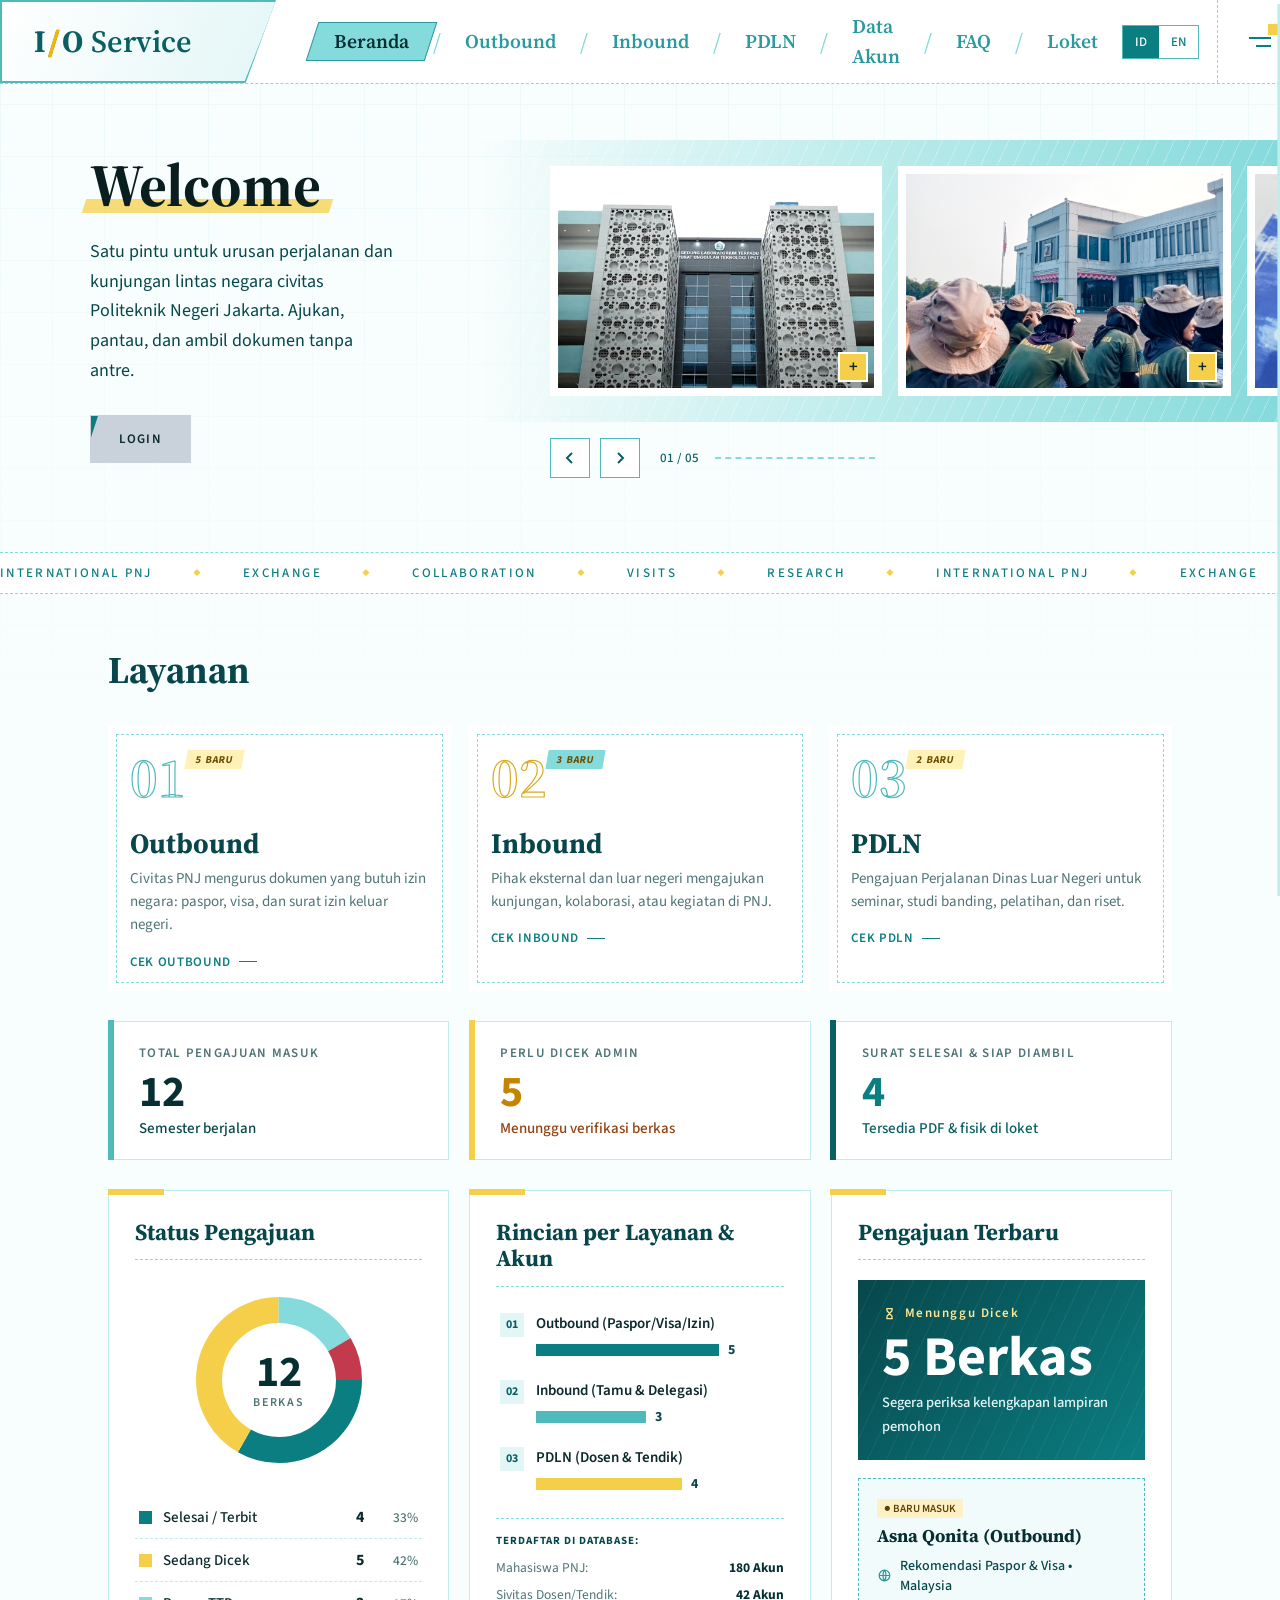
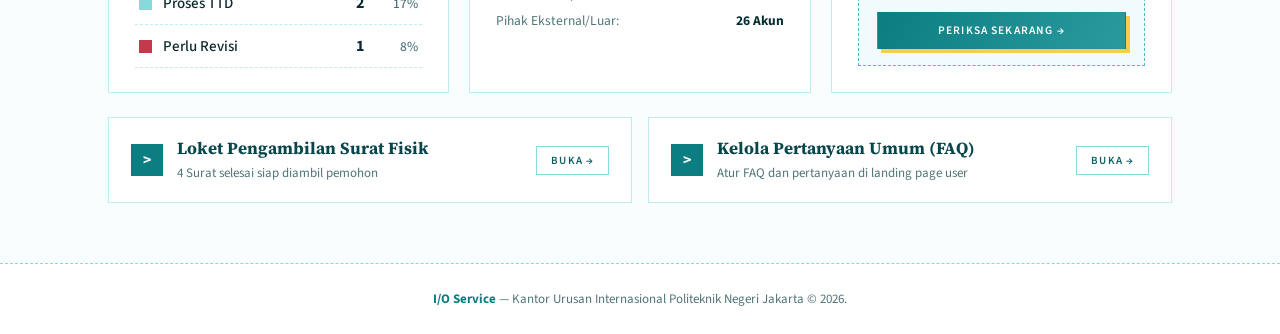
==== admin.html @ 08cf6352 "First commit: Menambahkan struktur awal MVC IO Service" ====
<!DOCTYPE html>
<html lang="id">
<head>
<meta charset="utf-8">
<meta name="viewport" content="width=device-width,initial-scale=1">
<title>I/O Service — PNJ (Admin)</title>
<link rel="preconnect" href="https://fonts.googleapis.com">
<link rel="preconnect" href="https://fonts.gstatic.com" crossorigin>
<link href="https://fonts.googleapis.com/css2?family=Source+Serif+4:ital,opsz,wght@0,8..60,500..700;1,8..60,500..700&family=Source+Sans+3:ital,wght@0,400..700;1,400..600&display=swap" rel="stylesheet">
<style>
/* ============ TOKENS ============ */
:root{
  --t50:#F2FBFB; --t100:#E3F6F6; --t200:#BFECEC; --t300:#85DADB; --t400:#4FB9BC;
  --t500:#2A9A9E; --t600:#0B7E82; --t700:#0A5F63; --t800:#07474B; --t900:#052F32;
  --y:#F6CF4A; --y2:#FFE794; --slate:#C9D1DA; --slate2:#B6C0CB;
  --ink:#0B2A2D; --muted:#4F7477; --red:#C23A4B;
  --serif:'Source Serif 4',Georgia,'Times New Roman',serif;
  --sans:'Source Sans 3','Segoe UI',system-ui,Arial,sans-serif;
  --ease:cubic-bezier(.7,0,.2,1);
  --c-ok:#0792A0; --c-wait:#C48400; --c-no:#C23A4B;
}
*{box-sizing:border-box;margin:0;padding:0}
html{scroll-behavior:smooth}
body{font-family:var(--sans);color:var(--ink);background:#F8FDFD;min-height:100vh;overflow-x:hidden;line-height:1.5}
body::before{content:"";position:fixed;inset:0;z-index:-1;pointer-events:none;
  background-image:linear-gradient(var(--t100) 1px,transparent 1px),linear-gradient(90deg,var(--t100) 1px,transparent 1px);
  background-size:52px 52px;opacity:.6;-webkit-mask-image:linear-gradient(180deg,#000,transparent 80%);mask-image:linear-gradient(180deg,#000,transparent 80%)}
button{font-family:inherit;cursor:pointer}
a{color:inherit;text-decoration:none}
:focus-visible{outline:2px solid var(--y);outline-offset:2px}
.mono{font-family:var(--sans)}

/* ============ TOP BAR ============ */
.top{position:sticky;top:0;z-index:50;display:flex;align-items:stretch;min-height:84px;background:rgba(255,255,255,.94);backdrop-filter:blur(8px);border-bottom:1px dashed var(--t300)}
.brand{position:relative;isolation:isolate;flex:0 0 auto;width:276px;display:flex;align-items:center;padding-left:34px;text-decoration:none;
  font-family:var(--serif);font-size:31px;font-weight:700;color:var(--t700);letter-spacing:0;
  background:var(--t400);clip-path:polygon(0 0,100% 0,89% 100%,0 100%)}
.brand::before{content:"";position:absolute;inset:2px 0 2px 2px;z-index:-1;background:linear-gradient(115deg,#fff,var(--t100));clip-path:polygon(0 0,100% 0,88.6% 100%,0 100%)}
.brand b{font-weight:700}
.brand i{font-style:normal;font-weight:700;padding:0 2px;color:#F2B705;-webkit-text-stroke:.7px #B98A00;paint-order:stroke fill}
.brand span{margin-left:8px;font-weight:600}
.nav{display:flex;align-items:center;margin-left:34px;flex:1}
.nav ul{display:flex;align-items:center;list-style:none}
.nav li{display:flex;align-items:center}
.nav li+li::before{content:"/";font-family:var(--serif);font-size:24px;color:var(--t300)}
.nav a{position:relative;display:block;padding:12px 22px;margin:0 2px;font-family:var(--serif);font-size:19.5px;font-weight:600;color:var(--t500);text-decoration:none;isolation:isolate;transition:color .25s}
.nav a::before,.nav a::after{content:"";position:absolute;inset:7px 0;transform:skewX(-18deg)}
.nav a::before{border:1.5px solid var(--t400);opacity:0;transform:skewX(-18deg) scale(.88);transition:opacity .25s,transform .3s var(--ease);z-index:-1}
.nav a::after{background:var(--t100);transform:skewX(-18deg) scaleX(0);transform-origin:left;transition:transform .4s var(--ease),background .25s;z-index:-2}
.nav a:hover{color:var(--t700)}
.nav a:hover::before{opacity:1;transform:skewX(-18deg) scale(1)}
.nav a:hover::after{transform:skewX(-18deg) scaleX(1)}
.nav a:active::after{background:var(--t200)}
.nav a.active{color:var(--t900)}
.nav a.active::before{opacity:1;transform:skewX(-18deg) scale(1);border-color:var(--t500)}
.nav a.active::after{background:var(--t300);transform:skewX(-18deg) scaleX(1)}
.tools{display:flex;align-items:stretch;gap:18px;padding:0;margin-left:auto}
.tools .lang{align-self:center}
.lang{display:flex;border:1.5px solid var(--t400)}
.lang button{border:0;background:transparent;padding:7px 12px;font:500 13px var(--sans);color:var(--t600);transition:.2s}
.lang button:hover{background:var(--t100)}
.lang button.on{background:var(--t600);color:#fff}
.burger{width:84px;border:0;border-left:1px dashed var(--t300);background:transparent;display:grid;place-content:center;gap:6px;transition:background .25s;position:relative}
.burger span{display:block;width:22px;height:2px;background:var(--t600);transition:.3s var(--ease)}
.burger span:nth-child(2){width:15px;margin-left:auto}
.burger:hover{background:var(--t100)}
.burger:hover span:nth-child(2){width:22px}
.burger.dot::after{content:"";position:absolute;top:22px;right:20px;width:11px;height:11px;background:var(--y);border:2px solid #fff}

/* ============ DRAWER ============ */
.scrim{position:fixed;inset:0;background:rgba(5,47,50,.5);backdrop-filter:blur(2px);opacity:0;pointer-events:none;transition:.3s;z-index:80}
.scrim.on{opacity:1;pointer-events:auto}
.drawer{position:fixed;top:0;right:0;bottom:0;width:min(370px,92vw);background:#fff;z-index:90;border-left:2px solid var(--t400);transform:translateX(102%);transition:transform .45s var(--ease);display:flex;flex-direction:column;box-shadow:-14px 0 0 -4px var(--t200)}
.drawer.open{transform:none}
.d-head{display:flex;align-items:center;justify-content:space-between;padding:18px 22px;border-bottom:1px dashed var(--t300);font:500 13px var(--sans);color:var(--t600);letter-spacing:.14em;text-transform:uppercase}
.x{width:36px;height:36px;border:1.5px solid var(--t300);background:#fff;font-size:16px;color:var(--t700);display:grid;place-items:center;transition:.2s}
.x:hover{background:var(--t600);color:#fff;border-color:var(--t600)}
.user{display:flex;gap:16px;align-items:center;padding:26px 22px;background:linear-gradient(135deg,var(--t100),#fff 70%);border-bottom:1px solid var(--t200)}
.avatar{width:62px;height:62px;display:grid;place-items:center;background:var(--t600);color:#fff;font:600 26px var(--serif);clip-path:polygon(14% 0,100% 0,86% 100%,0 100%);flex:0 0 auto}
.user b{display:block;font:600 22px/1.15 var(--serif);color:var(--t800)}
.user small{font:400 13px var(--sans);color:var(--muted)}
.d-menu{padding:12px 0;flex:1;overflow:auto}
.d-menu button{width:100%;display:flex;align-items:center;gap:14px;padding:14px 22px;border:0;background:transparent;text-align:left;font:500 15px var(--sans);color:var(--ink);position:relative;transition:.25s}
.d-menu button i{font:500 12px var(--sans);font-style:normal;color:var(--t500);border:1px solid var(--t300);padding:3px 6px;transition:.25s}
.d-menu button::before{content:"";position:absolute;left:0;top:0;bottom:0;width:0;background:var(--y);transition:width .25s}
.d-menu button:hover{background:var(--t50);padding-left:30px}
.d-menu button:hover::before{width:5px}
.d-menu button:hover i{background:var(--t600);color:#fff;border-color:var(--t600)}
.badge{margin-left:auto;background:var(--y);color:var(--ink);font:600 12px var(--sans);padding:2px 8px}
.d-foot{padding:18px 22px 24px;border-top:1px dashed var(--t300)}
.d-foot .btn{width:100%}

/* ============ BUTTONS ============ */
.btn{position:relative;display:inline-flex;align-items:center;justify-content:center;gap:10px;padding:14px 28px;border:1.5px solid transparent;font:600 13px var(--sans);letter-spacing:.1em;text-transform:uppercase;transition:.25s;isolation:isolate;overflow:hidden;white-space:nowrap}
.btn::before{content:"";position:absolute;inset:0;transform:translateX(-135%) skewX(-18deg);transition:transform .4s var(--ease);z-index:-1}
.btn:hover::before{transform:translateX(0) skewX(-18deg) scaleX(1.3)}
.btn.slate{background:var(--slate);color:var(--ink)}
.btn.slate::before{background:var(--t600)}
.btn.slate:not(:hover)::before{transform:translateX(-101%) skewX(-18deg)}
.btn.slate:hover{color:#fff}
.btn.main{background:linear-gradient(120deg,var(--t600),var(--t500));color:#fff;box-shadow:4px 4px 0 var(--y)}
.btn.main::before{background:var(--t800)}
.btn.main:hover{box-shadow:6px 6px 0 var(--y);transform:translate(-1px,-1px)}
.btn.main:active{transform:translate(3px,3px);box-shadow:1px 1px 0 var(--y)}
.btn.ghost{background:#fff;color:var(--t700);border-color:var(--t300)}
.btn.ghost::before{background:var(--t100)}
.btn.ghost:hover{border-color:var(--t500)}
.btn.danger{background:#fff;color:var(--red);border-color:#E7B6BD}
.btn.danger::before{background:#FBE9EC}

/* ============ PAGES ============ */
.page{display:none}
.page.active{display:block;animation:pageIn .55s var(--ease) both}
@keyframes pageIn{from{opacity:0;transform:translateY(14px)}to{opacity:1;transform:none}}
.wrap{max-width:1120px;margin:0 auto;padding:44px 28px 80px}

/* ---- Home (Hero & Slides) ---- */
.hero{display:grid;grid-template-columns:minmax(300px,390px) minmax(0,1fr);align-items:center;gap:0;padding:56px 0 40px clamp(28px,7vw,112px);position:relative;overflow:hidden}
.hero-l{position:relative;z-index:2;padding-right:20px}
.hero h1{font:700 60px/1 var(--serif);color:#0A1E20;position:relative;display:inline-block;margin-bottom:22px}
.hero h1::after{content:"";position:absolute;left:-6px;right:-10px;bottom:2px;height:14px;background:var(--y);opacity:.75;z-index:-1;transform:skewX(-18deg)}
.lead{font:400 18px/1.65 var(--sans);color:var(--t800);max-width:34ch;margin-bottom:30px}
.hero-r{position:relative;min-width:0}
.band{padding:26px 0 26px 70px;background:
  repeating-linear-gradient(115deg,transparent 0 14px,rgba(255,255,255,.28) 14px 15px),
  linear-gradient(90deg,rgba(255,255,255,0) 0%,var(--t200) 46%,var(--t300) 100%)}
/* galeri geser */
.track{position:relative;display:flex;gap:16px;overflow-x:auto;scroll-snap-type:x mandatory;scrollbar-width:none;overscroll-behavior-x:contain}
.track::-webkit-scrollbar{display:none}
.slide{position:relative;flex:0 0 clamp(250px,26vw,340px);height:clamp(190px,18vw,236px);background:#fff;padding:8px;scroll-snap-align:start;overflow:hidden;cursor:pointer;outline-offset:-3px}
.slide .pic{position:relative;width:100%;height:100%;background-image:var(--img,none),var(--bg);background-size:cover;background-position:center;overflow:hidden}
.slide .pic:not([style*="--img"])::before{content:"";position:absolute;inset:0;background:repeating-linear-gradient(115deg,transparent 0 16px,rgba(255,255,255,.1) 16px 17px)}
.p1{--bg:linear-gradient(135deg,var(--t600),var(--t300))}
.p2{--bg:linear-gradient(135deg,var(--t800),var(--t500))}
.p3{--bg:linear-gradient(135deg,var(--t500),var(--t200))}
.p4{--bg:linear-gradient(135deg,var(--t700),var(--t400))}
.p5{--bg:linear-gradient(135deg,var(--t900),var(--t600))}
.slide figcaption{position:absolute;left:8px;right:8px;bottom:8px;padding:14px 16px 16px;background:rgba(5,47,50,.96);text-shadow:0 1px 2px rgba(0,0,0,.45);color:#fff;transform:translateY(calc(100% + 10px));transition:transform .45s var(--ease)}
.slide figcaption b{display:block;font:700 22px/1.1 var(--serif);margin-bottom:4px}
.slide figcaption span{font-size:12.5px;line-height:1.45;color:#D9F3F3;display:block}
.slide::after{content:"+";position:absolute;right:16px;bottom:16px;width:26px;height:26px;display:grid;place-items:center;background:var(--y);color:var(--ink);font:600 17px var(--sans);box-shadow:0 0 0 2px #fff;transition:opacity .25s,transform .3s var(--ease)}
.slide:hover figcaption,.slide:focus-visible figcaption,.slide.open figcaption{transform:none;box-shadow:0 -14px 22px -6px rgba(5,47,50,.55)}
.slide:hover::after,.slide:focus-visible::after,.slide.open::after{opacity:0;transform:scale(.4)}
.gctl{display:flex;align-items:center;gap:10px;padding:16px 28px 0 70px}
.gctl button{width:40px;height:40px;display:grid;place-items:center;border:1.5px solid var(--t400);background:#fff;color:var(--t700);transition:.2s}
.gctl button:hover{background:var(--t600);color:#fff;border-color:var(--t600)}
.gctl .cnt{font:500 13px var(--sans);color:var(--t700);margin-left:10px}
.gctl .bar{flex:1;max-width:160px;height:0;border-top:2px dashed var(--t300);margin-left:6px}

/* Ticker */
.ticker{overflow:hidden;border-block:1px dashed var(--t300);background:#fff;margin-top:34px}
.tk{display:flex;gap:40px;width:max-content;padding:11px 0;font:500 13px var(--sans);letter-spacing:.18em;color:var(--t600);animation:tick 38s linear infinite}
.tk span::after{content:"◆";margin-left:40px;color:var(--y)}
@keyframes tick{to{transform:translateX(-50%)}}

/* Layanan (Cards) */
.svc{max-width:1120px;margin:0 auto;padding:56px 28px 0}
.sec-title{font:700 38px/1.1 var(--serif);color:var(--t800);margin-bottom:34px}
.cards{display:grid;grid-template-columns:repeat(3,minmax(0,1fr));gap:18px}
.card{position:relative;background:#fff;border:0;text-align:left;padding:24px 22px 20px;min-height:250px;display:flex;flex-direction:column;transition:transform .35s var(--ease),box-shadow .35s var(--ease);cursor:pointer}
.card::after{content:"";position:absolute;inset:8px;border:1px dashed var(--t300);pointer-events:none;transition:.3s}
.card:hover{transform:translateY(-8px);box-shadow:8px 8px 0 var(--t500)}
.card:hover::after{border-color:var(--t500);inset:6px}
.card .big{font:600 56px/1 var(--serif);color:transparent;-webkit-text-stroke:1.2px var(--t400);margin-bottom:auto}
.card h3{font:700 28px/1.1 var(--serif);color:var(--t800);margin:22px 0 8px}
.card p{font-size:15px;color:var(--muted);line-height:1.55}
.card .go{margin-top:16px;font:600 13px var(--sans);color:var(--t600);display:flex;align-items:center;gap:8px;letter-spacing:.05em}
.card .go::after{content:"";height:1.5px;width:18px;background:var(--t600);transition:width .3s var(--ease)}
.card:hover .go::after{width:44px}
.card.y .big{-webkit-text-stroke-color:#D9A91F}

.bdg{padding:2px 10px;background:#FFF1B8;color:#6B5000;font:700 10.5px var(--sans);letter-spacing:.07em;text-transform:uppercase;transform:skewX(-10deg);display:inline-block}

/* KPI & Panels */
.kpis{display:grid;grid-template-columns:repeat(3,minmax(0,1fr));gap:20px;margin:30px 0}
.kpi{position:relative;background:#fff;border:1.5px solid var(--t200);padding:22px 24px 20px 30px}
.kpi::before{content:"";position:absolute;left:-1.5px;top:-1.5px;bottom:-1.5px;width:6px;background:var(--t400)}
.kpi:nth-child(2)::before{background:var(--y)}
.kpi:nth-child(3)::before{background:var(--t700)}
.k-l{display:block;font:600 13px var(--sans);letter-spacing:.1em;text-transform:uppercase;color:var(--muted)}
.k-v{display:block;font:700 44px/1.05 var(--sans);color:var(--t900);margin:8px 0 2px}
.k-s{display:block;font:500 15px var(--sans);color:var(--t800)}

.panels{display:grid;grid-template-columns:repeat(auto-fit,minmax(310px,1fr));gap:20px;margin-bottom:24px}
.panel{position:relative;background:#fff;border:1.5px solid var(--t200);padding:28px 26px 24px;min-width:0}
.panel::before{content:"";position:absolute;left:-1.5px;top:-1.5px;width:56px;height:6px;background:var(--y)}
.panel>h3{font:700 23px/1.15 var(--serif);color:var(--t800);margin-bottom:20px;padding-bottom:14px;border-bottom:1px dashed var(--t300)}

.donut{width:min(100%,200px);margin:4px auto 16px}
.donut svg{display:block;width:100%;height:auto;overflow:visible}
.donut .ring{fill:none;stroke:var(--t50);stroke-width:26}
.donut .arc{fill:none;stroke-width:26;transition:opacity .2s,stroke-width .2s;cursor:pointer}
.donut .arc:hover{stroke-width:30}
.dn{font:700 44px var(--sans);fill:var(--t900);text-anchor:middle}
.dl{font:600 12px var(--sans);letter-spacing:.14em;fill:var(--muted);text-anchor:middle}
.lg{list-style:none}
.lgr{display:grid;grid-template-columns:14px minmax(0,1fr) auto auto;align-items:center;gap:10px;width:100%;text-align:left;border-bottom:1px dashed var(--t200);padding:10px 4px;font:500 15px var(--sans);color:var(--ink)}
.lgr i{width:13px;height:13px;display:block}
.lgr b{font:700 16px var(--sans)}
.lgr em{font:500 13.5px var(--sans);font-style:normal;color:var(--muted);min-width:44px;text-align:right}

.rank{list-style:none;display:grid;gap:8px}
.rk{display:grid;grid-template-columns:24px minmax(0,1fr);gap:12px;width:100%;text-align:left;padding:6px 4px;align-items:start}
.rk-n{width:24px;height:24px;display:grid;place-items:center;background:var(--t100);color:var(--t700);font:700 12px var(--sans)}
.rk-name{display:block;font:600 15px var(--sans);color:var(--ink);margin-bottom:6px}
.rk-bar{display:flex;align-items:center;gap:9px}
.rk-bar i{display:block;height:12px;background:var(--c-ok);min-width:6px}
.rk-bar b{font:700 14px var(--sans);color:var(--t800)}

.hl{position:relative;overflow:hidden;background:linear-gradient(135deg,var(--t800),var(--t600));color:#fff;padding:24px 24px 22px;margin-bottom:18px}
.hl::after{content:"";position:absolute;inset:0;background:repeating-linear-gradient(115deg,transparent 0 16px,rgba(255,255,255,.06) 16px 17px);pointer-events:none}
.hl-m{display:flex;align-items:center;gap:8px;font:600 13px var(--sans);letter-spacing:.12em;color:var(--y2)}
.hl-n{display:block;font:700 56px/1 var(--sans);margin:8px 0 4px}
.hl-c{font:500 14.5px var(--sans);color:var(--t100)}
.nw{border:1px dashed var(--t400);background:var(--t50);padding:16px 18px}
.nw b{display:block;font:700 18px/1.25 var(--serif);color:var(--t900);margin:6px 0 8px}
.nw p{display:flex;align-items:center;gap:8px;font:500 14px var(--sans);color:var(--t800);margin-bottom:4px}
.nw p svg{width:15px;height:15px;color:var(--t500)}

/* Status Chip */
.st{display:inline-flex;align-items:center;gap:6px;padding:3px 10px;font:600 13px var(--sans);white-space:nowrap}
.st.g-proses{background:#FFF1C7;color:#5E4200}
.st.g-disetujui{background:#D7F1F2;color:#07474B}
.st.g-ditolak{background:#FBE5E8;color:#7F1F2E}

/* Forms & Tables */
.crumb{font:400 13px var(--sans);color:var(--muted);margin-bottom:14px}
.crumb a{color:var(--t600);text-decoration:none}
.crumb a:hover{text-decoration:underline}
.crumb b{color:var(--t800);font-weight:600}
.fhead{display:flex;align-items:flex-end;justify-content:space-between;gap:24px;flex-wrap:wrap;margin-bottom:24px}
.ftitle{font:700 44px/1.05 var(--serif);color:var(--t700);letter-spacing:-.01em}
.ftitle em{font:italic 600 44px var(--serif);color:var(--t400);margin-left:10px}
.fsub{width:100%;font:400 17px/1.55 var(--sans);color:var(--t800);max-width:62ch;margin-top:-8px}

.tbox{position:relative;background:#fff;border:2px solid var(--t400);margin-bottom:30px}
.tbox::before{content:"";position:absolute;left:-2px;top:-2px;width:86px;height:12px;background:var(--y);z-index:1}
.twrap{overflow-x:auto}
.ptbl{width:100%;border-collapse:collapse;min-width:850px}
.ptbl th{padding:16px 16px 14px;text-align:left;font:700 13px var(--sans);letter-spacing:.08em;text-transform:uppercase;color:var(--t700);background:var(--t50);border-bottom:2px solid var(--t300);white-space:nowrap}
.ptbl td{padding:16px 16px;vertical-align:middle;border-bottom:1px dashed var(--t200);font:400 15px/1.4 var(--sans);color:var(--ink)}
.ptbl tbody tr:hover td{background:var(--t50)}

.shell{position:relative;background:#fff;border:2px solid var(--t400);padding:36px 36px 30px}
.shell::before{content:"";position:absolute;left:-2px;top:-2px;width:86px;height:12px;background:var(--y)}
.sec{display:flex;align-items:center;gap:14px;margin:4px 0 20px}
.sec .num{width:36px;height:36px;display:grid;place-items:center;background:var(--t600);color:#fff;font:700 15px var(--sans)}
.sec h3{font:700 21px/1.2 var(--serif);color:var(--t900);white-space:nowrap}
.sec .dash{flex:1;border-top:2px dashed var(--t300);height:0}

.f{display:flex;flex-direction:column;gap:7px;position:relative;margin-bottom:18px}
.f label{font:600 13px var(--sans);letter-spacing:.04em;text-transform:uppercase;color:var(--t800)}
.f input:not([type=file]):not([type=checkbox]),.f select,.f textarea{
  width:100%;padding:12px 16px;border:1.5px solid var(--t200);background:var(--t50);font:400 15.5px var(--sans);color:var(--ink);outline:0;transition:border-color .2s,box-shadow .2s,background .2s}
.f textarea{min-height:96px;resize:vertical;line-height:1.5}
.f input:hover,.f select:hover,.f textarea:hover{border-color:var(--t400)}
.f input:focus,.f select:focus,.f textarea:focus{border-color:var(--t600);background:#fff;box-shadow:4px 4px 0 var(--t200)}

/* FAQ */
.qa{border:1.5px solid var(--t200);background:#fff;margin-bottom:14px;transition:.25s}
.qa[open]{border-color:var(--t500);box-shadow:6px 6px 0 var(--t200)}
.qa summary{list-style:none;cursor:pointer;padding:18px 22px;font:600 19px/1.3 var(--serif);color:var(--t800);display:flex;justify-content:space-between;align-items:center;gap:14px}
.qa summary::-webkit-details-marker{display:none}
.qa summary::after{content:"+";font:500 26px var(--sans);color:var(--t500);transition:transform .3s var(--ease)}
.qa[open] summary::after{transform:rotate(45deg);color:#D9A91F}
.qa p{padding:0 22px 20px;color:var(--muted);font-size:15px;line-height:1.6}

/* Modal */
.modal{position:fixed;inset:0;display:none;place-items:center;background:rgba(5,47,50,.55);backdrop-filter:blur(3px);z-index:100;padding:20px}
.modal.open{display:grid;animation:fade .25s}
@keyframes fade{from{opacity:0}}
.mbox{width:min(540px,100%);background:#fff;border:2px solid var(--t500);box-shadow:10px 10px 0 var(--y);padding:34px 34px 30px;position:relative;animation:pop .4s var(--ease)}
@keyframes pop{from{opacity:0;transform:translateY(-12px) scale(.98)}}
.mbox h3{font:700 28px/1.2 var(--serif);color:var(--t800);margin-bottom:6px}
.mbox .x{position:absolute;right:16px;top:16px}
.sum{border:1px dashed var(--t400);background:var(--t50);margin:16px 0 22px}
.sum div{display:flex;justify-content:space-between;gap:12px;padding:10px 14px;font-size:14.5px;border-bottom:1px dashed var(--t200)}
.sum div:last-child{border:0}
.sum span{color:var(--muted)}
.sum b{font-weight:600;color:var(--t800)}

/* Toast */
.toasts{position:fixed;left:50%;bottom:26px;transform:translateX(-50%);z-index:120;display:grid;gap:10px;pointer-events:none}
.toast{background:var(--t900);color:#fff;padding:13px 22px;font:500 14px var(--sans);border-left:6px solid var(--y);box-shadow:6px 6px 0 rgba(11,126,130,.35);animation:tin .35s var(--ease),tout .3s 2.8s forwards}
.toast.warn{border-left-color:var(--red)}
@keyframes tin{from{opacity:0;transform:translateY(16px)}}
@keyframes tout{to{opacity:0;transform:translateY(8px)}}

footer{border-top:1px dashed var(--t300);padding:26px 28px;text-align:center;font:400 13px var(--sans);color:var(--muted);background:#fff}
footer b{color:var(--t600)}

@media (max-width:960px){
  .hero{grid-template-columns:1fr;padding-left:24px;padding-right:24px;gap:34px}
  .band{padding-left:24px}
  .gctl{padding-left:24px}
  .cards,.kpis{grid-template-columns:1fr}
  .nav{display:none}
}
</style>
</head>
<body>

<!-- SVG SYMBOLS -->
<svg width="0" height="0" style="position:absolute" aria-hidden="true" focusable="false"><defs>
<symbol id="i-globe" viewBox="0 0 24 24"><circle cx="12" cy="12" r="8.5" fill="none" stroke="currentColor" stroke-width="2"/><path d="M3.5 12h17M12 3.5c3.2 3.2 3.2 13.8 0 17M12 3.5c-3.2 3.2-3.2 13.8 0 17" fill="none" stroke="currentColor" stroke-width="2"/></symbol>
<symbol id="i-hourglass" viewBox="0 0 24 24"><path d="M7 4h10M7 20h10" fill="none" stroke="currentColor" stroke-width="2"/><path d="M8 4v3.5L12 12l4-4.5V4M8 20v-3.5L12 12l4 4.5V20" fill="none" stroke="currentColor" stroke-width="2"/></symbol>
</defs></svg>

<!-- ============ TOP BAR ============ -->
<header class="top">
  <a class="brand" href="#" onclick="switchTab('dashboard'); return false;">
    <b>I<i>/</i>O</b><span>Service</span>
  </a>
  <nav class="nav" aria-label="Menu navigasi">
    <ul>
      <li><a href="#" onclick="switchTab('dashboard'); return false;" id="nav-dashboard" class="active">Beranda</a></li>
      <li><a href="#" onclick="switchTab('outbound'); return false;" id="nav-outbound">Outbound</a></li>
      <li><a href="#" onclick="switchTab('inbound'); return false;" id="nav-inbound">Inbound</a></li>
      <li><a href="#" onclick="switchTab('pdln'); return false;" id="nav-pdln">PDLN</a></li>
      <li><a href="#" onclick="switchTab('akun'); return false;" id="nav-akun">Data Akun</a></li>
      <li><a href="#" onclick="switchTab('faq'); return false;" id="nav-faq">FAQ</a></li>
      <li><a href="#" onclick="switchTab('loket'); return false;" id="nav-loket">Loket</a></li>
    </ul>
  </nav>
  <div class="tools">
    <div class="lang">
      <button type="button" class="on">ID</button>
      <button type="button">EN</button>
    </div>
    <button type="button" class="burger dot" onclick="toggleDrawer(true)" aria-label="Menu Akun">
      <span></span><span></span>
    </button>
  </div>
</header>

<main>

  <!-- ===================================================================== -->
  <!-- 1. DASHBOARD / BERANDA (PERSIS SCREENSHOT FIGMA / INDEX.HTML)         -->
  <!-- ===================================================================== -->
  <section class="page active" id="tab-dashboard">
    <!-- HERO WELCOME -->
    <div class="hero">
      <div class="hero-l">
        <h1>Welcome</h1>
        <p class="lead">Satu pintu untuk urusan perjalanan dan kunjungan lintas negara civitas Politeknik Negeri Jakarta. Ajukan, pantau, dan ambil dokumen tanpa antre.</p>
        <button type="button" class="btn slate" id="heroLogin" onclick="toggleDrawer(true)">LOGIN</button>
      </div>
      <div class="hero-r">
        <div class="band">
          <!-- GALERI GESER -->
          <div class="track" id="galTrack">
            <figure class="slide" tabindex="0">
              <div class="pic p1" data-slot="1" style="--img:url('assets/images/opening_confe.jpeg')"></div>
              <figcaption><b>Grand Opening</b><span>Pembukaan program kerja sama dengan mitra internasional.</span></figcaption>
            </figure>
            <figure class="slide" tabindex="0">
              <div class="pic p2" data-slot="2" style="--img:url('assets/images/green_camp.jpeg')"></div>
              <figcaption><b>Summer Camp</b><span>Pertukaran pelajar dalam program Green Summer Camp 2026.</span></figcaption>
            </figure>
            <figure class="slide" tabindex="0">
              <div class="pic p3" data-slot="3" style="--img:url('assets/images/tech_pro.jpeg')"></div>
              <figcaption><b>Future Tech Seminar</b><span>Seminar teknologi masa depan dengan berbagai tamu luar dan dalam negeri.</span></figcaption>
            </figure>
            <figure class="slide" tabindex="0">
              <div class="pic p4" data-slot="4" style="--img:url('assets/images/international_cs.jpeg')"></div>
              <figcaption><b>International Students</b><span>Kerja sama dengan perguruan tinggi global rumpun TIK.</span></figcaption>
            </figure>
            <figure class="slide" tabindex="0">
              <div class="pic p5" data-slot="5" style="--img:url('assets/images/gse.jpeg')"></div>
              <figcaption><b>Space Exhibition</b><span>Pameran dan klub penelitian luar angkasa global.</span></figcaption>
            </figure>
          </div>
        </div>
        <div class="gctl">
          <button type="button" id="galPrev" aria-label="Previous"><svg width="14" height="14" viewBox="0 0 14 14"><path d="M9 2L4 7l5 5" fill="none" stroke="currentColor" stroke-width="2"/></svg></button>
          <button type="button" id="galNext" aria-label="Next"><svg width="14" height="14" viewBox="0 0 14 14"><path d="M5 2l5 5-5 5" fill="none" stroke="currentColor" stroke-width="2"/></svg></button>
          <span class="cnt" id="galCnt">01 / 05</span>
          <i class="bar"></i>
        </div>
      </div>
    </div>

    <!-- TICKER -->
    <div class="ticker" aria-hidden="true">
      <div class="tk" id="tk"></div>
    </div>

    <!-- LAYANAN SECTION -->
    <div class="svc">
      <h2 class="sec-title">Layanan</h2>
      <div class="cards">
        <button type="button" class="card" onclick="switchTab('outbound')">
          <div style="display:flex;justify-content:space-between;align-items:flex-start">
            <span class="big">01</span>
            <span class="bdg">5 Baru</span>
          </div>
          <h3>Outbound</h3>
          <p>Civitas PNJ mengurus dokumen yang butuh izin negara: paspor, visa, dan surat izin keluar negeri.</p>
          <span class="go">CEK OUTBOUND</span>
        </button>
        <button type="button" class="card y" onclick="switchTab('inbound')">
          <div style="display:flex;justify-content:space-between;align-items:flex-start">
            <span class="big">02</span>
            <span class="bdg" style="background:var(--t300)">3 Baru</span>
          </div>
          <h3>Inbound</h3>
          <p>Pihak eksternal dan luar negeri mengajukan kunjungan, kolaborasi, atau kegiatan di PNJ.</p>
          <span class="go">CEK INBOUND</span>
        </button>
        <button type="button" class="card" onclick="switchTab('pdln')">
          <div style="display:flex;justify-content:space-between;align-items:flex-start">
            <span class="big">03</span>
            <span class="bdg">2 Baru</span>
          </div>
          <h3>PDLN</h3>
          <p>Pengajuan Perjalanan Dinas Luar Negeri untuk seminar, studi banding, pelatihan, dan riset.</p>
          <span class="go">CEK PDLN</span>
        </button>
      </div>

      <!-- KPI STATS -->
      <div class="kpis">
        <div class="kpi">
          <span class="k-l">Total Pengajuan Masuk</span>
          <b class="k-v">12</b>
          <span class="k-s">Semester berjalan</span>
        </div>
        <div class="kpi">
          <span class="k-l">Perlu Dicek Admin</span>
          <b class="k-v" style="color:#C48400">5</b>
          <span class="k-s" style="color:#92400E">Menunggu verifikasi berkas</span>
        </div>
        <div class="kpi">
          <span class="k-l">Surat Selesai &amp; Siap Diambil</span>
          <b class="k-v" style="color:var(--t600)">4</b>
          <span class="k-s" style="color:var(--t700)">Tersedia PDF &amp; fisik di loket</span>
        </div>
      </div>

      <!-- 3 VISUAL PANELS -->
      <div class="panels">
        <!-- Status Donut -->
        <section class="panel">
          <h3>Status Pengajuan</h3>
          <div class="donut">
            <svg viewBox="0 0 200 200" role="group">
              <circle class="ring" cx="100" cy="100" r="70" />
              <circle class="arc" cx="100" cy="100" r="70" stroke="var(--t600)" stroke-dasharray="146 294" stroke-dashoffset="0" />
              <circle class="arc" cx="100" cy="100" r="70" stroke="var(--y)" stroke-dasharray="183 257" stroke-dashoffset="-146" />
              <circle class="arc" cx="100" cy="100" r="70" stroke="var(--t300)" stroke-dasharray="73 367" stroke-dashoffset="-329" />
              <circle class="arc" cx="100" cy="100" r="70" stroke="var(--red)" stroke-dasharray="38 402" stroke-dashoffset="-402" />
              <text class="dn" x="100" y="106">12</text>
              <text class="dl" x="100" y="126">BERKAS</text>
            </svg>
          </div>
          <ul class="lg">
            <li class="lgr"><i style="background:var(--t600)"></i><span>Selesai / Terbit</span><b>4</b><em>33%</em></li>
            <li class="lgr"><i style="background:var(--y)"></i><span>Sedang Dicek</span><b>5</b><em>42%</em></li>
            <li class="lgr"><i style="background:var(--t300)"></i><span>Proses TTD</span><b>2</b><em>17%</em></li>
            <li class="lgr"><i style="background:var(--red)"></i><span>Perlu Revisi</span><b>1</b><em>8%</em></li>
          </ul>
        </section>

        <!-- Rincian Layanan -->
        <section class="panel">
          <h3>Rincian per Layanan &amp; Akun</h3>
          <ul class="rank">
            <li class="rk">
              <span class="rk-n">01</span>
              <div style="flex:1">
                <span class="rk-name">Outbound (Paspor/Visa/Izin)</span>
                <div class="rk-bar">
                  <i style="width:75%;background:var(--t600)"></i>
                  <b>5</b>
                </div>
              </div>
            </li>
            <li class="rk">
              <span class="rk-n">02</span>
              <div style="flex:1">
                <span class="rk-name">Inbound (Tamu &amp; Delegasi)</span>
                <div class="rk-bar">
                  <i style="width:45%;background:var(--t400)"></i>
                  <b>3</b>
                </div>
              </div>
            </li>
            <li class="rk">
              <span class="rk-n">03</span>
              <div style="flex:1">
                <span class="rk-name">PDLN (Dosen &amp; Tendik)</span>
                <div class="rk-bar">
                  <i style="width:60%;background:var(--y)"></i>
                  <b>4</b>
                </div>
              </div>
            </li>
          </ul>
          <div style="margin-top:18px;padding-top:14px;border-top:1px dashed var(--t300);font-size:13.5px;color:var(--muted)">
            <b style="display:block;margin-bottom:6px;color:var(--t800);text-transform:uppercase;font-size:11px;letter-spacing:.08em">Terdaftar di Database:</b>
            <div style="display:flex;justify-content:space-between;padding:3px 0"><span>Mahasiswa PNJ:</span><b style="color:var(--t900)">180 Akun</b></div>
            <div style="display:flex;justify-content:space-between;padding:3px 0"><span>Sivitas Dosen/Tendik:</span><b style="color:var(--t900)">42 Akun</b></div>
            <div style="display:flex;justify-content:space-between;padding:3px 0"><span>Pihak Eksternal/Luar:</span><b style="color:var(--t900)">26 Akun</b></div>
          </div>
        </section>

        <!-- Pengajuan Terbaru Highlight -->
        <section class="panel">
          <h3>Pengajuan Terbaru</h3>
          <div class="hl">
            <span class="hl-m"><svg width="15" height="15"><use href="#i-hourglass"/></svg> Menunggu Dicek</span>
            <b class="hl-n">5 Berkas</b>
            <span class="hl-c">Segera periksa kelengkapan lampiran pemohon</span>
          </div>
          <div class="nw">
            <span class="st g-proses" style="font-size:11px;padding:2px 7px">● BARU MASUK</span>
            <b>Asna Qonita (Outbound)</b>
            <p><svg><use href="#i-globe"/></svg> Rekomendasi Paspor &amp; Visa • Malaysia</p>
            <button type="button" onclick="openCheckModal('Asna Qonita', 'Mahasiswa PNJ (NIM: 2507411018)', 'Outbound', 'Surat Rekomendasi Paspor &amp; Visa', 'Malaysia')" class="btn main" style="margin-top:12px;width:100%;font-size:11.5px;padding:9px 16px">
              Periksa Sekarang &rarr;
            </button>
          </div>
        </section>
      </div>

      <!-- SHORTCUTS -->
      <div style="display:grid;grid-template-columns:repeat(auto-fit,minmax(320px,1fr));gap:16px;margin-bottom:60px">
        <div onclick="switchTab('loket')" style="background:#fff;border:1.5px solid var(--t200);padding:18px 22px;display:flex;align-items:center;justify-content:space-between;cursor:pointer;transition:.25s" onmouseover="this.style.borderColor='var(--t600)';this.style.boxShadow='4px 4px 0 var(--t200)'" onmouseout="this.style.borderColor='var(--t200)';this.style.boxShadow='none'">
          <div style="display:flex;align-items:center;gap:14px">
            <span style="width:32px;height:32px;background:var(--t600);color:#fff;display:grid;place-items:center;font-weight:700">&gt;</span>
            <div>
              <h4 style="font:700 17px var(--serif);color:var(--t800)">Loket Pengambilan Surat Fisik</h4>
              <span style="font-size:13px;color:var(--muted)">4 Surat selesai siap diambil pemohon</span>
            </div>
          </div>
          <span class="btn ghost" style="padding:6px 14px;font-size:11px">Buka &rarr;</span>
        </div>

        <div onclick="switchTab('faq')" style="background:#fff;border:1.5px solid var(--t200);padding:18px 22px;display:flex;align-items:center;justify-content:space-between;cursor:pointer;transition:.25s" onmouseover="this.style.borderColor='var(--t600)';this.style.boxShadow='4px 4px 0 var(--t200)'" onmouseout="this.style.borderColor='var(--t200)';this.style.boxShadow='none'">
          <div style="display:flex;align-items:center;gap:14px">
            <span style="width:32px;height:32px;background:var(--t600);color:#fff;display:grid;place-items:center;font-weight:700">&gt;</span>
            <div>
              <h4 style="font:700 17px var(--serif);color:var(--t800)">Kelola Pertanyaan Umum (FAQ)</h4>
              <span style="font-size:13px;color:var(--muted)">Atur FAQ dan pertanyaan di landing page user</span>
            </div>
          </div>
          <span class="btn ghost" style="padding:6px 14px;font-size:11px">Buka &rarr;</span>
        </div>
      </div>
    </div>
  </section>

  <!-- ===================================================================== -->
  <!-- 2. TAB OUTBOUND                                                       -->
  <!-- ===================================================================== -->
  <section class="page" id="tab-outbound">
    <div class="wrap">
      <div class="crumb"><a href="#" onclick="switchTab('dashboard'); return false;">Beranda</a> / <b>Outbound</b></div>
      <div class="fhead">
        <div>
          <h2 class="ftitle">Data<em>Outbound</em></h2>
          <p class="fsub">Daftar civitas PNJ yang mengurus paspor, visa, dan surat izin keluar negeri.</p>
        </div>
        <div style="display:flex;gap:8px;flex-wrap:wrap">
          <button type="button" class="btn main" style="padding:8px 16px;font-size:11.5px">Semua (5)</button>
          <button type="button" class="btn ghost" style="padding:8px 16px;font-size:11.5px">Paspor</button>
          <button type="button" class="btn ghost" style="padding:8px 16px;font-size:11.5px">Visa</button>
          <button type="button" class="btn ghost" style="padding:8px 16px;font-size:11.5px">Surat Izin LN</button>
        </div>
      </div>

      <div class="tbox">
        <div style="display:flex;align-items:center;justify-content:space-between;padding:18px 22px;border-bottom:1px dashed var(--t300)">
          <div style="display:flex;align-items:center;gap:12px">
            <div class="sec" style="margin:0"><span class="num">01</span></div>
            <h3 style="font:700 19px var(--serif);color:var(--t900)">Daftar Pengajuan Outbound Masuk</h3>
          </div>
        </div>
        <div class="twrap">
          <table class="ptbl">
            <thead>
              <tr>
                <th>Nama &amp; NIM</th>
                <th>Jurusan / Prodi</th>
                <th>Keperluan Dokumen</th>
                <th>Negara Tujuan</th>
                <th>Status</th>
                <th style="text-align:right">Aksi</th>
              </tr>
            </thead>
            <tbody>
              <tr>
                <td>
                  <b style="color:var(--t900)">Asna Qonita</b>
                  <small style="display:block;color:var(--muted);font-size:12.5px">2507411018</small>
                </td>
                <td>TIK / D4 Teknik Informatika</td>
                <td><b>Rekomendasi Paspor &amp; Visa Exchange</b></td>
                <td>Malaysia</td>
                <td><span class="st g-proses">Sedang Dicek</span></td>
                <td style="text-align:right">
                  <button type="button" onclick="openCheckModal('Asna Qonita', 'Mahasiswa PNJ (NIM: 2507411018)', 'Outbound', 'Rekomendasi Paspor &amp; Visa Exchange', 'Malaysia')" class="btn main" style="padding:6px 14px;font-size:11.5px">Periksa</button>
                </td>
              </tr>
              <tr>
                <td>
                  <b style="color:var(--t900)">Reyfan Okta Firdaus</b>
                  <small style="display:block;color:var(--muted);font-size:12.5px">2507411022</small>
                </td>
                <td>TIK / D4 Teknik Informatika</td>
                <td><b>Surat Izin Keluar Negeri (Lomba)</b></td>
                <td>Singapura</td>
                <td><span class="st g-ditolak">Perlu Perbaikan</span></td>
                <td style="text-align:right">
                  <button type="button" onclick="openCheckModal('Reyfan Okta Firdaus', 'Mahasiswa PNJ (NIM: 2507411022)', 'Outbound', 'Surat Izin Keluar Negeri', 'Singapura')" class="btn main" style="padding:6px 14px;font-size:11.5px">Periksa</button>
                </td>
              </tr>
              <tr>
                <td>
                  <b style="color:var(--t900)">Annisa Azzahra</b>
                  <small style="display:block;color:var(--muted);font-size:12.5px">2507411004</small>
                </td>
                <td>TIK / D4 Teknik Informatika</td>
                <td><b>Pengantar Visa Studi</b></td>
                <td>Korea Selatan</td>
                <td><span class="st g-disetujui">Siap Diambil ✓</span></td>
                <td style="text-align:right">
                  <button type="button" onclick="openCheckModal('Annisa Azzahra', 'Mahasiswa PNJ (NIM: 2507411004)', 'Outbound', 'Pengantar Visa Studi', 'Korea Selatan')" class="btn ghost" style="padding:6px 14px;font-size:11.5px">Detail</button>
                </td>
              </tr>
            </tbody>
          </table>
        </div>
      </div>
    </div>
  </section>

  <!-- ===================================================================== -->
  <!-- 3. TAB INBOUND                                                        -->
  <!-- ===================================================================== -->
  <section class="page" id="tab-inbound">
    <div class="wrap">
      <div class="crumb"><a href="#" onclick="switchTab('dashboard'); return false;">Beranda</a> / <b>Inbound</b></div>
      <div class="fhead">
        <div>
          <h2 class="ftitle">Data<em>Inbound</em></h2>
          <p class="fsub">Pengajuan pihak eksternal dan luar negeri untuk kunjungan, kolaborasi, atau kegiatan di PNJ.</p>
        </div>
      </div>

      <div class="tbox">
        <div style="display:flex;align-items:center;justify-content:space-between;padding:18px 22px;border-bottom:1px dashed var(--t300)">
          <div style="display:flex;align-items:center;gap:12px">
            <div class="sec" style="margin:0"><span class="num">02</span></div>
            <h3 style="font:700 19px var(--serif);color:var(--t900)">Daftar Tamu &amp; Mitra Inbound</h3>
          </div>
        </div>
        <div class="twrap">
          <table class="ptbl">
            <thead>
              <tr>
                <th>Nama Tamu &amp; Paspor</th>
                <th>Institusi &amp; Asal Negara</th>
                <th>Agenda di PNJ</th>
                <th>Jadwal Kunjungan</th>
                <th>Status</th>
                <th style="text-align:right">Aksi</th>
              </tr>
            </thead>
            <tbody>
              <tr>
                <td>
                  <b style="color:var(--t900)">Kenji Takahashi</b>
                  <small style="display:block;color:var(--muted);font-size:12.5px">Paspor: TK8891201</small>
                </td>
                <td>NIT Gunma College (Jepang)</td>
                <td><b>Kunjungan Riset Lab TIK</b></td>
                <td>01 Des 2026</td>
                <td><span class="st g-proses">Baru Masuk</span></td>
                <td style="text-align:right">
                  <button type="button" onclick="openCheckModal('Kenji Takahashi', 'Eksternal (Paspor: TK8891201 - Jepang)', 'Inbound', 'Kunjungan Riset Lab TIK', 'Jepang')" class="btn main" style="padding:6px 14px;font-size:11.5px">Periksa</button>
                </td>
              </tr>
              <tr>
                <td>
                  <b style="color:var(--t900)">Sarah Jenkins, Ph.D.</b>
                  <small style="display:block;color:var(--muted);font-size:12.5px">Paspor: US4410982</small>
                </td>
                <td>University of Melbourne (Australia)</td>
                <td><b>Guest Lecture Energi Terbarukan</b></td>
                <td>15 Jan 2027</td>
                <td><span class="st g-disetujui">Disetujui ✓</span></td>
                <td style="text-align:right">
                  <button type="button" onclick="openCheckModal('Sarah Jenkins, Ph.D.', 'Eksternal (Australia)', 'Inbound', 'Guest Lecture Energi Terbarukan', 'Australia')" class="btn ghost" style="padding:6px 14px;font-size:11.5px">Detail</button>
                </td>
              </tr>
            </tbody>
          </table>
        </div>
      </div>
    </div>
  </section>

  <!-- ===================================================================== -->
  <!-- 4. TAB PDLN                                                           -->
  <!-- ===================================================================== -->
  <section class="page" id="tab-pdln">
    <div class="wrap">
      <div class="crumb"><a href="#" onclick="switchTab('dashboard'); return false;">Beranda</a> / <b>PDLN</b></div>
      <div class="fhead">
        <div>
          <h2 class="ftitle">Data<em>PDLN</em></h2>
          <p class="fsub">Pengajuan Perjalanan Dinas Luar Negeri dosen &amp; tendik untuk seminar, studi banding, dan riset.</p>
        </div>
      </div>

      <div class="tbox">
        <div style="display:flex;align-items:center;justify-content:space-between;padding:18px 22px;border-bottom:1px dashed var(--t300)">
          <div style="display:flex;align-items:center;gap:12px">
            <div class="sec" style="margin:0"><span class="num">03</span></div>
            <h3 style="font:700 19px var(--serif);color:var(--t900)">Daftar Pengajuan &amp; Laporan PDLN</h3>
          </div>
        </div>
        <div class="twrap">
          <table class="ptbl">
            <thead>
              <tr>
                <th>Nama Dosen / Tendik &amp; NIP</th>
                <th>Unit Kerja</th>
                <th>Kegiatan PDLN</th>
                <th>Negara Tujuan</th>
                <th>Status</th>
                <th style="text-align:right">Aksi</th>
              </tr>
            </thead>
            <tbody>
              <tr>
                <td>
                  <b style="color:var(--t900)">Dr. Ir. Hendra Wijaya</b>
                  <small style="display:block;color:var(--muted);font-size:12.5px">NIP: 197804122005011002</small>
                </td>
                <td>Jurusan Teknik Elektro</td>
                <td><b>Seminar Internasional IEEE</b></td>
                <td>Jerman</td>
                <td><span class="st g-proses">Proses TTD</span></td>
                <td style="text-align:right">
                  <button type="button" onclick="openCheckModal('Dr. Ir. Hendra Wijaya', 'Sivitas Dosen (NIP: 19780412...)', 'PDLN', 'Seminar Internasional IEEE', 'Jerman')" class="btn main" style="padding:6px 14px;font-size:11.5px">Periksa</button>
                </td>
              </tr>
              <tr>
                <td>
                  <b style="color:var(--t900)">Dr. Nurul Hidayati, M.T.</b>
                  <small style="display:block;color:var(--muted);font-size:12.5px">NIP: 198209152008122001</small>
                </td>
                <td>Jurusan Teknik Mesin</td>
                <td><b>Workshop Green Hydrogen Technology</b></td>
                <td>Jepang</td>
                <td><span class="st g-disetujui">SP Setneg Terbit ✓</span></td>
                <td style="text-align:right">
                  <button type="button" onclick="openCheckModal('Dr. Nurul Hidayati, M.T.', 'Sivitas Dosen', 'PDLN', 'Workshop Green Hydrogen', 'Jepang')" class="btn ghost" style="padding:6px 14px;font-size:11.5px">Detail</button>
                </td>
              </tr>
            </tbody>
          </table>
        </div>
      </div>
    </div>
  </section>

  <!-- ===================================================================== -->
  <!-- 5. TAB DATA AKUN                                                      -->
  <!-- ===================================================================== -->
  <section class="page" id="tab-akun">
    <div class="wrap">
      <div class="crumb"><a href="#" onclick="switchTab('dashboard'); return false;">Beranda</a> / <b>Data Akun</b></div>
      <div class="fhead">
        <div>
          <h2 class="ftitle">Data<em>Akun Pengguna</em></h2>
          <p class="fsub">Daftar pengguna berdasarkan 3 jenis profil: Mahasiswa PNJ, Sivitas (Dosen/Tendik), dan Pihak Eksternal.</p>
        </div>
        <div style="display:flex;gap:8px;flex-wrap:wrap">
          <button type="button" onclick="filterUser('all')" class="btn main filter-user-btn" data-role="all" style="padding:8px 16px;font-size:11.5px">Semua</button>
          <button type="button" onclick="filterUser('mhs')" class="btn ghost filter-user-btn" data-role="mhs" style="padding:8px 16px;font-size:11.5px">Mahasiswa PNJ</button>
          <button type="button" onclick="filterUser('sivitas')" class="btn ghost filter-user-btn" data-role="sivitas" style="padding:8px 16px;font-size:11.5px">Sivitas (NIP)</button>
          <button type="button" onclick="filterUser('eksternal')" class="btn ghost filter-user-btn" data-role="eksternal" style="padding:8px 16px;font-size:11.5px">Eksternal</button>
        </div>
      </div>

      <div class="tbox">
        <div style="display:flex;align-items:center;justify-content:space-between;padding:18px 22px;border-bottom:1px dashed var(--t300)">
          <div style="display:flex;align-items:center;gap:12px">
            <div class="sec" style="margin:0"><span class="num">04</span></div>
            <h3 style="font:700 19px var(--serif);color:var(--t900)">Tabel Pengguna Terdaftar</h3>
          </div>
        </div>
        <div class="twrap">
          <table class="ptbl">
            <thead>
              <tr>
                <th>Nama Lengkap &amp; Email</th>
                <th>Kategori Profil</th>
                <th>Identitas Resmi (NIM / NIP / Paspor)</th>
                <th>Jurusan / Unit / Instansi</th>
              </tr>
            </thead>
            <tbody>
              <tr class="u-row" data-role="mhs">
                <td>
                  <b style="color:var(--t900)">Asna Qonita</b>
                  <small style="display:block;color:var(--muted);font-size:12.5px">asna.qonita.tik25@pnj.ac.id</small>
                </td>
                <td><span class="st g-disetujui">Mahasiswa PNJ</span></td>
                <td><b>NIM: 2507411018</b></td>
                <td>Teknik Informatika &amp; Komputer</td>
              </tr>
              <tr class="u-row" data-role="sivitas">
                <td>
                  <b style="color:var(--t900)">Dr. Ir. Hendra Wijaya</b>
                  <small style="display:block;color:var(--muted);font-size:12.5px">hendra.wijaya@pnj.ac.id</small>
                </td>
                <td><span class="st g-proses">Sivitas PNJ</span></td>
                <td><b>NIP: 197804122005011002</b></td>
                <td>Jurusan Teknik Elektro</td>
              </tr>
              <tr class="u-row" data-role="eksternal">
                <td>
                  <b style="color:var(--t900)">Kenji Takahashi</b>
                  <small style="display:block;color:var(--muted);font-size:12.5px">kenji@gunma.jp</small>
                </td>
                <td><span class="st g-ditolak">Eksternal</span></td>
                <td><b>Paspor: TK8891201 (Jepang)</b></td>
                <td>NIT Gunma College</td>
              </tr>
            </tbody>
          </table>
        </div>
      </div>
    </div>
  </section>

  <!-- ===================================================================== -->
  <!-- 6. TAB FAQ                                                            -->
  <!-- ===================================================================== -->
  <section class="page" id="tab-faq">
    <div class="wrap">
      <div class="crumb"><a href="#" onclick="switchTab('dashboard'); return false;">Beranda</a> / <b>FAQ</b></div>
      <div class="fhead">
        <div>
          <h2 class="ftitle">Kelola<em>FAQ &amp; Template</em></h2>
          <p class="fsub">Kelola daftar tanya jawab yang tampil pada halaman landing page user.</p>
        </div>
      </div>

      <div style="display:grid;grid-template-columns:repeat(auto-fit,minmax(340px,1fr));gap:28px;align-items:start">
        <div>
          <h3 style="font:700 22px var(--serif);color:var(--t800);margin-bottom:16px">Daftar FAQ Tampil di Beranda</h3>
          <div id="faqList">
            <details class="qa" open>
              <summary>
                <span><b style="color:var(--t500);margin-right:8px">01</b> Bagaimana cara mengajukan dokumen Outbound?</span>
                <button type="button" onclick="this.closest('.qa').remove(); toast('FAQ dihapus', true);" style="background:none;border:none;color:var(--red);font-size:11px;font-weight:700;cursor:pointer;text-transform:uppercase">Hapus</button>
              </summary>
              <p>Masuk ke akun Anda, lengkapi profil, lalu pilih menu Outbound dan unggah dokumen syarat dalam format PDF.</p>
            </details>

            <details class="qa">
              <summary>
                <span><b style="color:var(--t500);margin-right:8px">02</b> Berapa lama proses verifikasi berkas di KUI?</span>
                <button type="button" onclick="this.closest('.qa').remove(); toast('FAQ dihapus', true);" style="background:none;border:none;color:var(--red);font-size:11px;font-weight:700;cursor:pointer;text-transform:uppercase">Hapus</button>
              </summary>
              <p>Verifikasi memakan waktu 3–5 hari kerja. Anda akan mendapat notifikasi saat surat siap diambil di loket.</p>
            </details>
          </div>
        </div>

        <div class="shell">
          <h3 style="font:700 24px var(--serif);color:var(--t900);margin-bottom:4px">Tambah FAQ Baru</h3>
          <p style="font-size:13.5px;color:var(--muted);margin-bottom:20px">Pertanyaan yang ditambahkan akan langsung tersimpan dan aktif.</p>
          <form onsubmit="handleFaqSubmit(event)">
            <div class="f">
              <label>Kategori Layanan</label>
              <select id="faqKat" required>
                <option value="Outbound">Outbound</option>
                <option value="Inbound">Inbound</option>
                <option value="PDLN">PDLN</option>
                <option value="Umum">Umum &amp; Akun</option>
              </select>
            </div>
            <div class="f">
              <label>Pertanyaan</label>
              <input type="text" id="faqQ" placeholder="Tuliskan pertanyaan baru..." required>
            </div>
            <div class="f">
              <label>Jawaban Lengkap</label>
              <textarea id="faqA" placeholder="Tuliskan jawaban penjelasan..." required></textarea>
            </div>
            <button type="submit" class="btn main" style="width:100%;margin-top:10px">Simpan FAQ Baru</button>
          </form>
        </div>
      </div>
    </div>
  </section>

  <!-- ===================================================================== -->
  <!-- 7. TAB LOKET                                                          -->
  <!-- ===================================================================== -->
  <section class="page" id="tab-loket">
    <div class="wrap">
      <div class="crumb"><a href="#" onclick="switchTab('dashboard'); return false;">Beranda</a> / <b>Loket</b></div>
      <div class="fhead">
        <div>
          <h2 class="ftitle">Loket<em>Pengambilan Dokumen</em></h2>
          <p class="fsub">Manajemen pengambilan dokumen fisik yang telah dicetak, ditandatangani, dan siap diambil di loket KUI.</p>
        </div>
      </div>

      <div class="tbox">
        <div style="display:flex;align-items:center;justify-content:space-between;padding:18px 22px;border-bottom:1px dashed var(--t300)">
          <div style="display:flex;align-items:center;gap:12px">
            <div class="sec" style="margin:0"><span class="num">&#10003;</span></div>
            <h3 style="font:700 19px var(--serif);color:var(--t900)">Daftar Dokumen Fisik di Meja Loket</h3>
          </div>
        </div>
        <div class="twrap">
          <table class="ptbl">
            <thead>
              <tr>
                <th>Nama Pemohon</th>
                <th>Surat yang Selesai</th>
                <th>Status Ambil Fisik</th>
                <th style="text-align:right">Aksi Petugas Loket</th>
              </tr>
            </thead>
            <tbody>
              <tr>
                <td>
                  <b style="color:var(--t900)">Annisa Azzahra</b>
                  <small style="display:block;color:var(--muted);font-size:12.5px">NIM: 2507411004 (TIK)</small>
                </td>
                <td><b>Surat Pengantar Visa Studi (Korea Selatan)</b></td>
                <td><span class="st g-proses status-ambil" data-status="pending">Belum Diambil</span></td>
                <td style="text-align:right">
                  <button type="button" onclick="toggleAmbil(this)" class="btn main" style="padding:6px 14px;font-size:11.5px">Tandai Sudah Diambil</button>
                </td>
              </tr>
              <tr>
                <td>
                  <b style="color:var(--t900)">Dr. Ir. Hendra Wijaya</b>
                  <small style="display:block;color:var(--muted);font-size:12.5px">NIP: 197804122005011002</small>
                </td>
                <td><b>Surat Tugas &amp; Izin Setneg PDLN Jerman</b></td>
                <td><span class="st g-disetujui status-ambil" data-status="done">Sudah Diambil ✓</span></td>
                <td style="text-align:right">
                  <button type="button" onclick="toggleAmbil(this)" class="btn ghost" style="padding:6px 14px;font-size:11.5px">Batal Ambil</button>
                </td>
              </tr>
            </tbody>
          </table>
        </div>
      </div>
    </div>
  </section>

</main>

<!-- ============ RIGHT DRAWER ============ -->
<div class="scrim" id="scrim" onclick="toggleDrawer(false)"></div>
<aside class="drawer" id="drawer" aria-hidden="true">
  <div class="d-head">
    <span>Akun Admin KUI</span>
    <button type="button" class="x" onclick="toggleDrawer(false)" aria-label="Tutup Menu">✕</button>
  </div>
  <div class="user">
    <div class="avatar">A</div>
    <div>
      <b>Admin I/O PNJ</b>
      <small>admin.io@pnj.ac.id</small>
    </div>
  </div>
  <div class="d-menu">
    <button type="button" onclick="switchTab('dashboard'); toggleDrawer(false);">
      <i>01</i> Dashboard Utama
    </button>
    <button type="button" onclick="switchTab('outbound'); toggleDrawer(false);">
      <i>02</i> Pengajuan Outbound <span class="badge">5</span>
    </button>
    <button type="button" onclick="switchTab('inbound'); toggleDrawer(false);">
      <i>03</i> Pengajuan Inbound <span class="badge">3</span>
    </button>
    <button type="button" onclick="switchTab('pdln'); toggleDrawer(false);">
      <i>04</i> Pengajuan PDLN <span class="badge">2</span>
    </button>
    <button type="button" onclick="switchTab('akun'); toggleDrawer(false);">
      <i>05</i> Data Akun Pengguna
    </button>
    <button type="button" onclick="switchTab('faq'); toggleDrawer(false);">
      <i>06</i> Kelola FAQ
    </button>
    <button type="button" onclick="switchTab('loket'); toggleDrawer(false);">
      <i>07</i> Loket Pengambilan <span class="badge">4</span>
    </button>
  </div>
  <div class="d-foot">
    <a href="index.html" class="btn slate" style="width:100%;text-align:center;display:block">LOGOUT</a>
  </div>
</aside>

<!-- ============ MODAL PERIKSA BERKAS ============ -->
<div class="modal" id="checkModal" onclick="if(event.target === this) closeCheckModal();">
  <div class="mbox">
    <button type="button" class="x" onclick="closeCheckModal()" aria-label="Tutup">✕</button>
    <h3 id="mdl-title">Periksa Pengajuan</h3>
    <p style="font-size:13.5px;color:var(--muted);margin-bottom:16px">Verifikasi dokumen lampiran dan perbarui tahap proses pemohon.</p>

    <div class="sum">
      <div><span>Nama Pemohon:</span><b id="mdl-name">Asna Qonita</b></div>
      <div><span>Kategori / Profil:</span><b id="mdl-role" style="color:var(--t600)">Mahasiswa PNJ</b></div>
      <div><span>Negara Tujuan:</span><b id="mdl-country">Malaysia</b></div>
    </div>

    <div style="margin-bottom:18px">
      <label style="font:600 12px var(--sans);letter-spacing:.05em;text-transform:uppercase;color:var(--t800);display:block;margin-bottom:8px">
        Dokumen yang Diunggah Pemohon:
      </label>
      <div style="display:grid;grid-template-columns:1fr 1fr;gap:8px;font-size:13px">
        <div style="padding:10px 12px;border:1.5px solid var(--t200);background:var(--t50);display:flex;justify-content:space-between;align-items:center">
          <span style="overflow:hidden;text-overflow:ellipsis;white-space:nowrap">1. Identitas_KTM.pdf</span>
          <a href="#" onclick="alert('Membuka preview dokumen...'); return false;" style="color:var(--t600);font-weight:700;margin-left:8px">Lihat</a>
        </div>
        <div style="padding:10px 12px;border:1.5px solid var(--t200);background:var(--t50);display:flex;justify-content:space-between;align-items:center">
          <span style="overflow:hidden;text-overflow:ellipsis;white-space:nowrap">2. Berkas_Syarat.pdf</span>
          <a href="#" onclick="alert('Membuka preview dokumen...'); return false;" style="color:var(--t600);font-weight:700;margin-left:8px">Lihat</a>
        </div>
      </div>
    </div>

    <form onsubmit="handleCheckModalSubmit(event)">
      <div class="f">
        <label>Ubah Status / Alur Pengajuan</label>
        <select required>
          <option value="01">01. Isi Form (Baru Masuk)</option>
          <option value="02" selected>02. Verifikasi Berkas (Sedang Dicek)</option>
          <option value="rev">! Minta Perbaikan Dokumen Pemohon</option>
          <option value="03">03. Proses Dokumen &amp; Penandatanganan</option>
          <option value="04">04. Dokumen Selesai &amp; Siap Diambil di Loket</option>
        </select>
      </div>
      <div class="f">
        <label>Unggah Surat Selesai (Format PDF jika ada)</label>
        <input type="file" accept=".pdf">
      </div>
      <div class="f">
        <label>Catatan Petugas (Tampil di Notifikasi Akun User)</label>
        <textarea placeholder="Contoh: Berkas telah lengkap. Silakan pantau status pengambilan fisik."></textarea>
      </div>
      <div style="display:flex;gap:10px;justify-content:flex-end;margin-top:20px;padding-top:16px;border-top:1px dashed var(--t300)">
        <button type="button" class="btn ghost" onclick="closeCheckModal()">Batal</button>
        <button type="submit" class="btn main">Simpan Perubahan</button>
      </div>
    </form>
  </div>
</div>

<!-- ============ TOAST CONTAINER ============ -->
<div class="toasts" id="toasts"></div>

<!-- ============ FOOTER ============ -->
<footer>
  <b>I/O Service</b> — Kantor Urusan Internasional Politeknik Negeri Jakarta &copy; 2026.
</footer>

<!-- ============ JAVASCRIPT ============ -->
<script>
// Tab Switching
function switchTab(key) {
  document.querySelectorAll('.page').forEach(el => el.classList.remove('active'));
  const target = document.getElementById('tab-' + key);
  if (target) {
    target.classList.add('active');
  }

  // Update navbar links active status
  ['dashboard', 'outbound', 'inbound', 'pdln', 'akun', 'faq', 'loket'].forEach(k => {
    const btn = document.getElementById('nav-' + k);
    if (!btn) return;
    if (k === key) {
      btn.classList.add('active');
    } else {
      btn.classList.remove('active');
    }
  });

  window.scrollTo({ top: 0, behavior: 'smooth' });
}

// Drawer Toggle
function toggleDrawer(open) {
  const drawer = document.getElementById('drawer');
  const scrim = document.getElementById('scrim');
  const isOpen = open !== undefined ? open : !drawer.classList.contains('open');
  drawer.classList.toggle('open', isOpen);
  scrim.classList.toggle('on', isOpen);
  drawer.setAttribute('aria-hidden', !isOpen);
}

// Modal Check Handlers
function openCheckModal(name, role, cat, title, country) {
  document.getElementById('mdl-name').innerText = name;
  document.getElementById('mdl-role').innerText = role;
  document.getElementById('mdl-title').innerText = cat + ' — ' + title;
  document.getElementById('mdl-country').innerText = country;
  document.getElementById('checkModal').classList.add('open');
}
function closeCheckModal() {
  document.getElementById('checkModal').classList.remove('open');
}
function handleCheckModalSubmit(e) {
  e.preventDefault();
  closeCheckModal();
  toast('Status berkas berhasil diperbarui & notifikasi terkirim!');
}

// Gallery Carousel Logic
(function initGallery() {
  const tr = document.getElementById('galTrack');
  if (!tr) return;
  const slides = tr.querySelectorAll('.slide');
  const n = slides.length;
  const cnt = document.getElementById('galCnt');
  if (!n) return;

  const step = () => slides.length > 1 ? slides[1].offsetLeft - slides[0].offsetLeft : tr.clientWidth;
  const atEnd = () => tr.scrollLeft + tr.clientWidth >= tr.scrollWidth - 6;
  const pad = v => String(v).padStart(2, '0');
  let paused = false;

  function idx() { return Math.min(n - 1, Math.round(tr.scrollLeft / step())); }
  function show() { if (cnt) cnt.textContent = pad(atEnd() ? n : idx() + 1) + ' / ' + pad(n); }
  function to(i) { i = Math.max(0, Math.min(n - 1, i)); tr.scrollTo({ left: i * step(), behavior: 'smooth' }); }
  function next() { if (atEnd()) tr.scrollTo({ left: 0, behavior: 'smooth' }); else to(idx() + 1); }
  function prev() { if (tr.scrollLeft < 6) tr.scrollTo({ left: tr.scrollWidth, behavior: 'smooth' }); else to(idx() - 1); }

  const nextBtn = document.getElementById('galNext');
  const prevBtn = document.getElementById('galPrev');
  if (nextBtn) nextBtn.onclick = next;
  if (prevBtn) prevBtn.onclick = prev;

  tr.addEventListener('scroll', show, { passive: true });
  window.addEventListener('resize', show);
  show();

  slides.forEach(s => s.addEventListener('click', e => {
    const was = s.classList.contains('open');
    slides.forEach(x => x.classList.remove('open'));
    if (!was) s.classList.add('open');
    e.stopPropagation();
  }));

  slides.forEach(s => s.addEventListener('keydown', e => {
    if (e.key === 'Enter' || e.key === ' ') { e.preventDefault(); s.click(); }
  }));
  document.addEventListener('click', () => slides.forEach(x => x.classList.remove('open')));

  ['mouseenter', 'focusin', 'touchstart'].forEach(ev => tr.addEventListener(ev, () => paused = true, { passive: true }));
  ['mouseleave', 'focusout'].forEach(ev => tr.addEventListener(ev, () => paused = false));
  setInterval(() => {
    const dashTab = document.getElementById('tab-dashboard');
    if (!paused && !document.hidden && dashTab && dashTab.classList.contains('active') && !tr.querySelector('.slide.open')) {
      next();
    }
  }, 4500);
})();

// Build Ticker Text (Persis screenshot)
(function buildTicker() {
  const words = ['INTERNATIONAL PNJ', 'EXCHANGE', 'COLLABORATION', 'VISITS', 'RESEARCH'];
  const row = words.map(x => `<span>${x}</span>`).join('');
  const tk = document.getElementById('tk');
  if (tk) tk.innerHTML = row.repeat(6);
})();

// Filter User in Data Akun Tab
function filterUser(role) {
  document.querySelectorAll('.u-row').forEach(row => {
    row.style.display = (role === 'all' || row.dataset.role === role) ? '' : 'none';
  });
  document.querySelectorAll('.filter-user-btn').forEach(btn => {
    if (btn.getAttribute('data-role') === role) {
      btn.className = 'btn main filter-user-btn';
    } else {
      btn.className = 'btn ghost filter-user-btn';
    }
  });
}

// Add FAQ Form
function handleFaqSubmit(e) {
  e.preventDefault();
  const kat = document.getElementById('faqKat').value;
  const q = document.getElementById('faqQ').value.trim();
  const a = document.getElementById('faqA').value.trim();
  if (!q || !a) return;

  const list = document.getElementById('faqList');
  const count = list.querySelectorAll('.qa').length + 1;
  const pad = String(count).padStart(2, '0');

  const details = document.createElement('details');
  details.className = 'qa';
  details.open = true;
  details.innerHTML = `
    <summary>
      <span><b style="color:var(--t500);margin-right:8px">${pad}</b> [${kat}] ${escapeHtml(q)}</span>
      <button type="button" onclick="this.closest('.qa').remove(); toast('FAQ dihapus', true);" style="background:none;border:none;color:var(--red);font-size:11px;font-weight:700;cursor:pointer;text-transform:uppercase">Hapus</button>
    </summary>
    <p>${escapeHtml(a)}</p>
  `;
  list.prepend(details);
  e.target.reset();
  toast('FAQ baru berhasil ditambahkan!');
}

function escapeHtml(str) {
  return str.replace(/&/g, '&amp;').replace(/</g, '&lt;').replace(/>/g, '&gt;').replace(/"/g, '&quot;');
}

// Toggle Ambil Surat di Loket
function toggleAmbil(btn) {
  const row = btn.closest('tr');
  const badge = row.querySelector('.status-ambil');
  if (badge.dataset.status === 'done') {
    badge.className = 'st g-proses status-ambil';
    badge.textContent = 'Belum Diambil';
    badge.dataset.status = 'pending';
    btn.className = 'btn main';
    btn.textContent = 'Tandai Sudah Diambil';
    toast('Status diubah: Belum Diambil', true);
  } else {
    badge.className = 'st g-disetujui status-ambil';
    badge.textContent = 'Sudah Diambil ✓';
    badge.dataset.status = 'done';
    btn.className = 'btn ghost';
    btn.textContent = 'Batal Ambil';
    toast('Dokumen ditandai telah diambil ✓');
  }
}

// Toast Notification
function toast(msg, warn = false) {
  const wrap = document.getElementById('toasts');
  const t = document.createElement('div');
  t.className = 'toast' + (warn ? ' warn' : '');
  t.textContent = msg;
  wrap.appendChild(t);
  setTimeout(() => t.remove(), 3200);
}
</script>
</body>
</html>
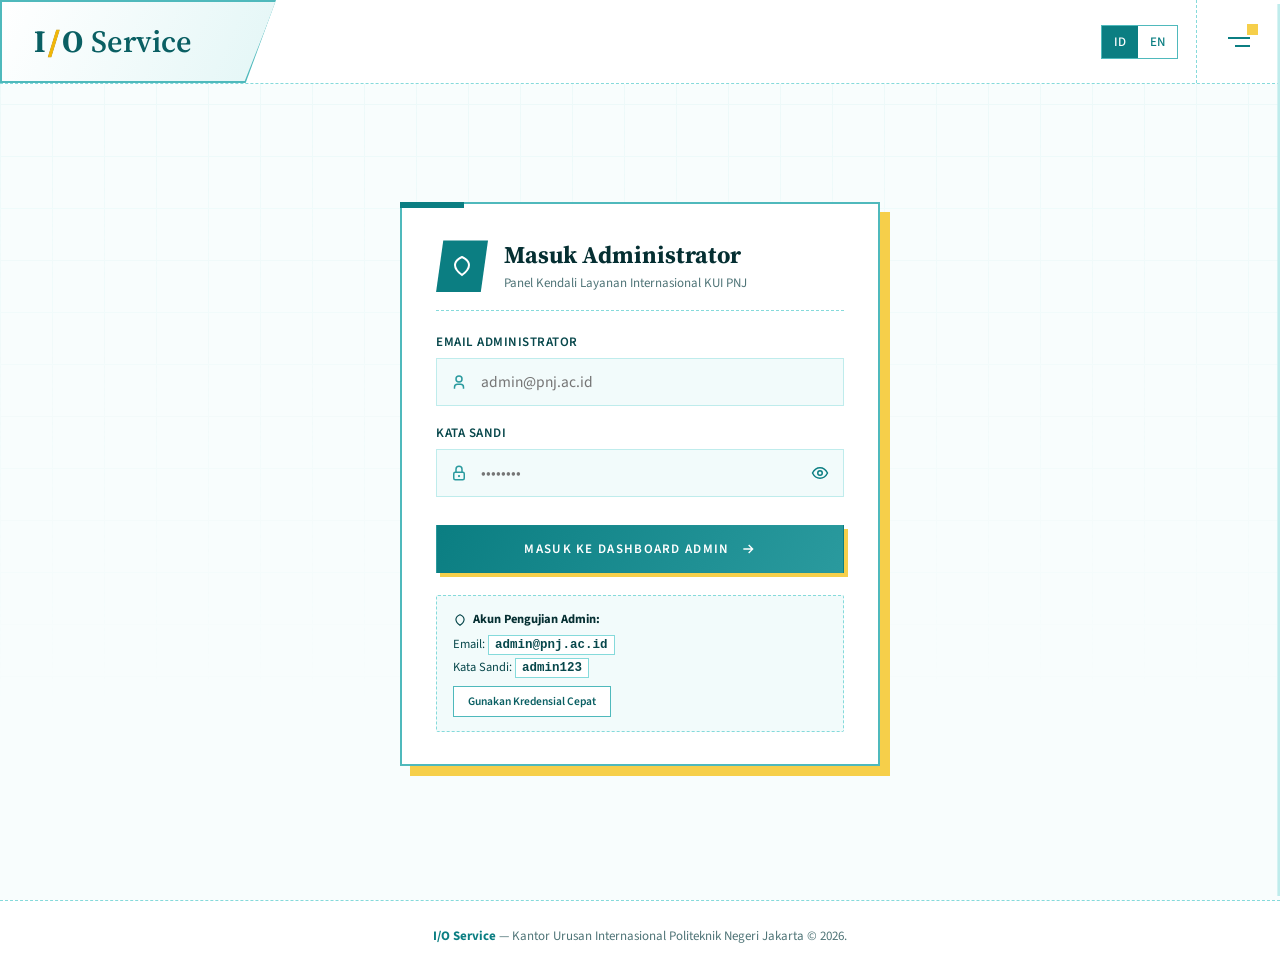
==== commit d8f36931: "Update tampilan admin, profil user, dan nambah form login admin" ====
--- a/admin.html
+++ b/admin.html
@@ -7,6 +7,7 @@
 <link rel="preconnect" href="https://fonts.googleapis.com">
 <link rel="preconnect" href="https://fonts.gstatic.com" crossorigin>
 <link href="https://fonts.googleapis.com/css2?family=Source+Serif+4:ital,opsz,wght@0,8..60,500..700;1,8..60,500..700&family=Source+Sans+3:ital,wght@0,400..700;1,400..600&display=swap" rel="stylesheet">
+<link rel="stylesheet" href="assets/admin.css">
 <style>
 /* ============ TOKENS ============ */
 :root{
@@ -304,14 +305,21 @@
 <svg width="0" height="0" style="position:absolute" aria-hidden="true" focusable="false"><defs>
 <symbol id="i-globe" viewBox="0 0 24 24"><circle cx="12" cy="12" r="8.5" fill="none" stroke="currentColor" stroke-width="2"/><path d="M3.5 12h17M12 3.5c3.2 3.2 3.2 13.8 0 17M12 3.5c-3.2 3.2-3.2 13.8 0 17" fill="none" stroke="currentColor" stroke-width="2"/></symbol>
 <symbol id="i-hourglass" viewBox="0 0 24 24"><path d="M7 4h10M7 20h10" fill="none" stroke="currentColor" stroke-width="2"/><path d="M8 4v3.5L12 12l4-4.5V4M8 20v-3.5L12 12l4 4.5V20" fill="none" stroke="currentColor" stroke-width="2"/></symbol>
+<symbol id="i-user" viewBox="0 0 24 24"><circle cx="12" cy="8" r="4" fill="none" stroke="currentColor" stroke-width="2"/><path d="M6 21v-2a4 4 0 0 1 4-4h4a4 4 0 0 1 4 4v2" fill="none" stroke="currentColor" stroke-width="2"/></symbol>
+<symbol id="i-lock" viewBox="0 0 24 24"><rect x="5" y="11" width="14" height="10" rx="2" fill="none" stroke="currentColor" stroke-width="2"/><circle cx="12" cy="16" r="1.5" fill="currentColor"/><path d="M8 11V7a4 4 0 0 1 8 0v4" fill="none" stroke="currentColor" stroke-width="2"/></symbol>
+<symbol id="i-eye" viewBox="0 0 24 24"><path d="M2 12s3.5-7 10-7 10 7 10 7-3.5 7-10 7-10-7-10-7z" fill="none" stroke="currentColor" stroke-width="2"/><circle cx="12" cy="12" r="3" fill="none" stroke="currentColor" stroke-width="2"/></symbol>
+<symbol id="i-arrow-r" viewBox="0 0 24 24"><path d="M5 12h14M13 6l6 6-6 6" fill="none" stroke="currentColor" stroke-width="2"/></symbol>
+<symbol id="i-shield" viewBox="0 0 24 24"><path d="M12 3s7 3 7 8c0 5-7 10-7 10S5 16 5 11c0-5 7-8 7-8z" fill="none" stroke="currentColor" stroke-width="2"/></symbol>
+<symbol id="i-check" viewBox="0 0 24 24"><polyline points="20 6 9 17 4 12" fill="none" stroke="currentColor" stroke-width="2"/></symbol>
+<symbol id="i-alert" viewBox="0 0 24 24"><circle cx="12" cy="12" r="9" fill="none" stroke="currentColor" stroke-width="2"/><path d="M12 8v4M12 16h.01" fill="none" stroke="currentColor" stroke-width="2"/></symbol>
 </defs></svg>
 
 <!-- ============ TOP BAR ============ -->
 <header class="top">
-  <a class="brand" href="#" onclick="switchTab('dashboard'); return false;">
+  <a class="brand" href="#" onclick="if(isAuthed()){ switchTab('dashboard'); } else { switchTab('login'); } return false;">
     <b>I<i>/</i>O</b><span>Service</span>
   </a>
-  <nav class="nav" aria-label="Menu navigasi">
+  <nav class="nav" id="adminNav" aria-label="Menu navigasi">
     <ul>
       <li><a href="#" onclick="switchTab('dashboard'); return false;" id="nav-dashboard" class="active">Beranda</a></li>
       <li><a href="#" onclick="switchTab('outbound'); return false;" id="nav-outbound">Outbound</a></li>
@@ -327,6 +335,7 @@
       <button type="button" class="on">ID</button>
       <button type="button">EN</button>
     </div>
+    <button type="button" class="btn ghost" id="adminLogoutTop" onclick="handleAdminLogout()" style="padding:6px 14px;font-size:11.5px;align-self:center;display:none" title="Keluar">LOGOUT</button>
     <button type="button" class="burger dot" onclick="toggleDrawer(true)" aria-label="Menu Akun">
       <span></span><span></span>
     </button>
@@ -336,9 +345,71 @@
 <main>
 
   <!-- ===================================================================== -->
+  <!-- 0. ADMIN LOGIN (HANYA EMAIL & PASSWORD)                                -->
+  <!-- ===================================================================== -->
+  <section class="page active" id="tab-login">
+    <div class="admin-auth-wrap">
+      <div class="admin-login-card">
+        
+        <div class="admin-login-head">
+          <div class="admin-login-badge">
+            <svg class="ic" width="24" height="24" style="stroke:currentColor"><use href="#i-shield"/></svg>
+          </div>
+          <div>
+            <h2 class="admin-login-title">Masuk Administrator</h2>
+            <p class="admin-login-sub">Panel Kendali Layanan Internasional KUI PNJ</p>
+          </div>
+        </div>
+
+        <div class="alert-box alert-error" id="adminLoginErr" style="display:none">
+          <svg width="20" height="20" style="stroke:currentColor;flex-shrink:0"><use href="#i-alert"/></svg>
+          <span id="adminLoginErrMsg">Email atau kata sandi tidak valid.</span>
+        </div>
+
+        <form onsubmit="handleAdminLogin(event)" novalidate>
+          <div class="f">
+            <label for="adminEmailField">Email Administrator</label>
+            <div class="input-with-icon">
+              <svg class="input-ico ic"><use href="#i-user"/></svg>
+              <input type="email" id="adminEmailField" required placeholder="admin@pnj.ac.id" autocomplete="email">
+            </div>
+          </div>
+
+          <div class="f">
+            <label for="adminPassField">Kata Sandi</label>
+            <div class="input-with-icon pass-field">
+              <svg class="input-ico ic"><use href="#i-lock"/></svg>
+              <input type="password" id="adminPassField" required placeholder="••••••••" autocomplete="current-password">
+              <button type="button" class="btn-eye" aria-label="Tampilkan Kata Sandi" onclick="toggleHtmlAdminPass()">
+                <svg class="ic" width="18" height="18"><use href="#i-eye"/></svg>
+              </button>
+            </div>
+          </div>
+
+          <button type="submit" class="btn main" style="width:100%;margin-top:10px">
+            <span>MASUK KE DASHBOARD ADMIN</span>
+            <svg class="ic" width="16" height="16"><use href="#i-arrow-r"/></svg>
+          </button>
+        </form>
+
+        <div class="demo-box">
+          <div style="display:flex;align-items:center;gap:6px;margin-bottom:6px">
+            <svg width="14" height="14" style="stroke:var(--t600)"><use href="#i-shield"/></svg>
+            <b>Akun Pengujian Admin:</b>
+          </div>
+          <div>Email: <code style="background:#fff;padding:2px 6px;border:1px solid var(--t300);font-weight:700">admin@pnj.ac.id</code></div>
+          <div style="margin-top:3px">Kata Sandi: <code style="background:#fff;padding:2px 6px;border:1px solid var(--t300);font-weight:700">admin123</code></div>
+          <button type="button" class="demo-btn" onclick="fillHtmlAdminDemo()">Gunakan Kredensial Cepat</button>
+        </div>
+
+      </div>
+    </div>
+  </section>
+
+  <!-- ===================================================================== -->
   <!-- 1. DASHBOARD / BERANDA (PERSIS SCREENSHOT FIGMA / INDEX.HTML)         -->
   <!-- ===================================================================== -->
-  <section class="page active" id="tab-dashboard">
+  <section class="page" id="tab-dashboard">
     <!-- HERO WELCOME -->
     <div class="hero">
       <div class="hero-l">
@@ -1002,7 +1073,7 @@
     </button>
   </div>
   <div class="d-foot">
-    <a href="index.html" class="btn slate" style="width:100%;text-align:center;display:block">LOGOUT</a>
+    <button type="button" class="btn slate" onclick="handleAdminLogout(); toggleDrawer(false);" style="width:100%;text-align:center;display:block">LOGOUT</button>
   </div>
 </aside>
 
@@ -1072,8 +1143,80 @@
 
 <!-- ============ JAVASCRIPT ============ -->
 <script>
+// Authentication State Management
+function isAuthed() {
+  return sessionStorage.getItem('admin_logged_in') === 'true';
+}
+
+function updateAuthUI() {
+  const authed = isAuthed();
+  const nav = document.getElementById('adminNav');
+  const logoutTop = document.getElementById('adminLogoutTop');
+  const heroLogin = document.getElementById('heroLogin');
+
+  if (nav) nav.style.display = authed ? '' : 'none';
+  if (logoutTop) logoutTop.style.display = authed ? '' : 'none';
+  if (heroLogin) {
+    heroLogin.textContent = authed ? 'MENU ADMIN' : 'LOGIN ADMIN';
+  }
+
+  if (!authed) {
+    switchTab('login');
+  } else {
+    const loginTab = document.getElementById('tab-login');
+    if (loginTab && loginTab.classList.contains('active')) {
+      switchTab('dashboard');
+    }
+  }
+}
+
+function toggleHtmlAdminPass() {
+  const p = document.getElementById('adminPassField');
+  if (p) p.type = (p.type === 'password') ? 'text' : 'password';
+}
+
+function fillHtmlAdminDemo() {
+  const e = document.getElementById('adminEmailField');
+  const p = document.getElementById('adminPassField');
+  if (e) e.value = 'admin@pnj.ac.id';
+  if (p) p.value = 'admin123';
+}
+
+function handleAdminLogin(e) {
+  e.preventDefault();
+  const email = document.getElementById('adminEmailField').value.trim();
+  const pass = document.getElementById('adminPassField').value.trim();
+  const errBox = document.getElementById('adminLoginErr');
+  const errMsg = document.getElementById('adminLoginErrMsg');
+
+  if (!email || !pass) {
+    if (errBox && errMsg) {
+      errMsg.textContent = 'Email dan kata sandi wajib diisi.';
+      errBox.style.display = 'flex';
+    }
+    return;
+  }
+
+  // Simpan status autentikasi di sessionStorage
+  sessionStorage.setItem('admin_logged_in', 'true');
+  sessionStorage.setItem('admin_email', email);
+  if (errBox) errBox.style.display = 'none';
+  toast('Login admin berhasil! Selamat datang di Dashboard.');
+  updateAuthUI();
+}
+
+function handleAdminLogout() {
+  sessionStorage.removeItem('admin_logged_in');
+  toast('Anda telah berhasil keluar dari sistem admin.', true);
+  updateAuthUI();
+}
+
 // Tab Switching
 function switchTab(key) {
+  if (!isAuthed() && key !== 'login') {
+    key = 'login';
+  }
+
   document.querySelectorAll('.page').forEach(el => el.classList.remove('active'));
   const target = document.getElementById('tab-' + key);
   if (target) {
@@ -1255,6 +1398,12 @@
   wrap.appendChild(t);
   setTimeout(() => t.remove(), 3200);
 }
+
+// Inisialisasi status autentikasi admin saat halaman dimuat
+document.addEventListener('DOMContentLoaded', updateAuthUI);
+if (document.readyState === 'interactive' || document.readyState === 'complete') {
+  updateAuthUI();
+}
 </script>
 </body>
 </html>
--- a/assets/admin.css
+++ b/assets/admin.css
@@ -0,0 +1,492 @@
+/* ============ ADMIN TOKENS & STYLES ============ */
+:root {
+  --t50:#F2FBFB; --t100:#E3F6F6; --t200:#BFECEC; --t300:#85DADB; --t400:#4FB9BC;
+  --t500:#2A9A9E; --t600:#0B7E82; --t700:#0A5F63; --t800:#07474B; --t900:#052F32;
+  --y:#F6CF4A; --y2:#FFE794; --slate:#C9D1DA; --slate2:#B6C0CB;
+  --ink:#0B2A2D; --muted:#4F7477; --red:#C23A4B;
+  --serif:'Source Serif 4',Georgia,'Times New Roman',serif;
+  --sans:'Source Sans 3','Segoe UI',system-ui,Arial,sans-serif;
+  --ease:cubic-bezier(.7,0,.2,1);
+  --c-ok:#0792A0; --c-wait:#C48400; --c-no:#C23A4B;
+}
+
+* { box-sizing:border-box; margin:0; padding:0; }
+html { scroll-behavior:smooth; }
+body { font-family:var(--sans); color:var(--ink); background:#F8FDFD; min-height:100vh; overflow-x:hidden; line-height:1.5; }
+body::before {
+  content:""; position:fixed; inset:0; z-index:-1; pointer-events:none;
+  background-image:linear-gradient(var(--t100) 1px,transparent 1px),linear-gradient(90deg,var(--t100) 1px,transparent 1px);
+  background-size:52px 52px; opacity:.6;
+  -webkit-mask-image:linear-gradient(180deg,#000,transparent 80%);
+  mask-image:linear-gradient(180deg,#000,transparent 80%);
+}
+button { font-family:inherit; cursor:pointer; }
+a { color:inherit; text-decoration:none; }
+:focus-visible { outline:2px solid var(--y); outline-offset:2px; }
+.mono { font-family:var(--sans); }
+
+/* ============ TOP BAR ============ */
+.top {
+  position:sticky; top:0; z-index:50; display:flex; align-items:stretch;
+  min-height:84px; background:rgba(255,255,255,.94); backdrop-filter:blur(8px);
+  border-bottom:1px dashed var(--t300);
+}
+.brand {
+  position:relative; isolation:isolate; flex:0 0 auto; width:276px; display:flex;
+  align-items:center; padding-left:34px; text-decoration:none;
+  font-family:var(--serif); font-size:31px; font-weight:700; color:var(--t700); letter-spacing:0;
+  background:var(--t400); clip-path:polygon(0 0,100% 0,89% 100%,0 100%);
+}
+.brand::before {
+  content:""; position:absolute; inset:2px 0 2px 2px; z-index:-1;
+  background:linear-gradient(115deg,#fff,var(--t100)); clip-path:polygon(0 0,100% 0,88.6% 100%,0 100%);
+}
+.brand b { font-weight:700; }
+.brand i { font-style:normal; font-weight:700; padding:0 2px; color:#F2B705; -webkit-text-stroke:.7px #B98A00; paint-order:stroke fill; }
+.brand span { margin-left:8px; font-weight:600; }
+.nav { display:flex; align-items:center; margin-left:24px; flex:1; overflow-x:auto; }
+.nav ul { display:flex; align-items:center; list-style:none; }
+.nav li { display:flex; align-items:center; white-space:nowrap; }
+.nav li+li::before { content:"/"; font-family:var(--serif); font-size:22px; color:var(--t300); }
+.nav a {
+  position:relative; display:block; padding:10px 18px; margin:0 2px;
+  font-family:var(--serif); font-size:18px; font-weight:600; color:var(--t500);
+  text-decoration:none; isolation:isolate; transition:color .25s;
+}
+.nav a::before, .nav a::after { content:""; position:absolute; inset:6px 0; transform:skewX(-18deg); }
+.nav a::before { border:1.5px solid var(--t400); opacity:0; transform:skewX(-18deg) scale(.88); transition:opacity .25s,transform .3s var(--ease); z-index:-1; }
+.nav a::after { background:var(--t100); transform:skewX(-18deg) scaleX(0); transform-origin:left; transition:transform .4s var(--ease),background .25s; z-index:-2; }
+.nav a:hover { color:var(--t700); }
+.nav a:hover::before { opacity:1; transform:skewX(-18deg) scale(1); }
+.nav a:hover::after { transform:skewX(-18deg) scaleX(1); }
+.nav a:active::after { background:var(--t200); }
+.nav a.active { color:var(--t900); }
+.nav a.active::before { opacity:1; transform:skewX(-18deg) scale(1); border-color:var(--t500); }
+.nav a.active::after { background:var(--t300); transform:skewX(-18deg) scaleX(1); }
+
+.tools { display:flex; align-items:stretch; gap:18px; padding:0; margin-left:auto; }
+.tools .lang { align-self:center; }
+.lang { display:flex; border:1.5px solid var(--t400); }
+.lang button { border:0; background:transparent; padding:7px 12px; font:500 13px var(--sans); color:var(--t600); transition:.2s; }
+.lang button:hover { background:var(--t100); }
+.lang button.on { background:var(--t600); color:#fff; }
+.burger { width:84px; border:0; border-left:1px dashed var(--t300); background:transparent; display:grid; place-content:center; gap:6px; transition:background .25s; position:relative; }
+.burger span { display:block; width:22px; height:2px; background:var(--t600); transition:.3s var(--ease); }
+.burger span:nth-child(2) { width:15px; margin-left:auto; }
+.burger:hover { background:var(--t100); }
+.burger:hover span:nth-child(2) { width:22px; }
+.burger.dot::after { content:""; position:absolute; top:22px; right:20px; width:11px; height:11px; background:var(--y); border:2px solid #fff; }
+
+/* ============ DRAWER ============ */
+.scrim { position:fixed; inset:0; background:rgba(5,47,50,.5); backdrop-filter:blur(2px); opacity:0; pointer-events:none; transition:.3s; z-index:80; }
+.scrim.on { opacity:1; pointer-events:auto; }
+.drawer {
+  position:fixed; top:0; right:0; bottom:0; width:min(380px,92vw); background:#fff;
+  z-index:90; border-left:2px solid var(--t400); transform:translateX(102%);
+  transition:transform .45s var(--ease); display:flex; flex-direction:column;
+  box-shadow:-14px 0 0 -4px var(--t200);
+}
+.drawer.open { transform:none; }
+.d-head { display:flex; align-items:center; justify-content:space-between; padding:18px 22px; border-bottom:1px dashed var(--t300); font:500 13px var(--sans); color:var(--t600); letter-spacing:.14em; text-transform:uppercase; }
+.x { width:36px; height:36px; border:1.5px solid var(--t300); background:#fff; font-size:16px; color:var(--t700); display:grid; place-items:center; transition:.2s; }
+.x:hover { background:var(--t600); color:#fff; border-color:var(--t600); }
+.user { display:flex; gap:16px; align-items:center; padding:26px 22px; background:linear-gradient(135deg,var(--t100),#fff 70%); border-bottom:1px solid var(--t200); }
+.avatar { width:62px; height:62px; display:grid; place-items:center; background:var(--t600); color:#fff; font:600 26px var(--serif); clip-path:polygon(14% 0,100% 0,86% 100%,0 100%); flex:0 0 auto; }
+.user b { display:block; font:600 22px/1.15 var(--serif); color:var(--t800); }
+.user small { font:400 13px var(--sans); color:var(--muted); }
+.d-menu { padding:12px 0; flex:1; overflow:auto; }
+.d-menu button {
+  width:100%; display:flex; align-items:center; gap:14px; padding:14px 22px; border:0;
+  background:transparent; text-align:left; font:500 15px var(--sans); color:var(--ink);
+  position:relative; transition:.25s;
+}
+.d-menu button i { font:500 12px var(--sans); font-style:normal; color:var(--t500); border:1px solid var(--t300); padding:3px 6px; transition:.25s; }
+.d-menu button::before { content:""; position:absolute; left:0; top:0; bottom:0; width:0; background:var(--y); transition:width .25s; }
+.d-menu button:hover { background:var(--t50); padding-left:30px; }
+.d-menu button:hover::before { width:5px; }
+.d-menu button:hover i { background:var(--t600); color:#fff; border-color:var(--t600); }
+.badge { margin-left:auto; background:var(--y); color:var(--ink); font:600 12px var(--sans); padding:2px 8px; }
+.d-foot { padding:18px 22px 24px; border-top:1px dashed var(--t300); }
+.d-foot .btn { width:100%; }
+
+/* ============ BUTTONS ============ */
+.btn {
+  position:relative; display:inline-flex; align-items:center; justify-content:center;
+  gap:10px; padding:14px 28px; border:1.5px solid transparent; font:600 13px var(--sans);
+  letter-spacing:.1em; text-transform:uppercase; transition:.25s; isolation:isolate;
+  overflow:hidden; white-space:nowrap;
+}
+.btn::before { content:""; position:absolute; inset:0; transform:translateX(-135%) skewX(-18deg); transition:transform .4s var(--ease); z-index:-1; }
+.btn:hover::before { transform:translateX(0) skewX(-18deg) scaleX(1.3); }
+.btn.slate { background:var(--slate); color:var(--ink); }
+.btn.slate::before { background:var(--t600); }
+.btn.slate:not(:hover)::before { transform:translateX(-101%) skewX(-18deg); }
+.btn.slate:hover { color:#fff; }
+.btn.main { background:linear-gradient(120deg,var(--t600),var(--t500)); color:#fff; box-shadow:4px 4px 0 var(--y); }
+.btn.main::before { background:var(--t800); }
+.btn.main:hover { box-shadow:6px 6px 0 var(--y); transform:translate(-1px,-1px); }
+.btn.main:active { transform:translate(3px,3px); box-shadow:1px 1px 0 var(--y); }
+.btn.ghost { background:#fff; color:var(--t700); border-color:var(--t300); }
+.btn.ghost::before { background:var(--t100); }
+.btn.ghost:hover { border-color:var(--t500); }
+.btn.danger { background:#fff; color:var(--red); border-color:#E7B6BD; }
+.btn.danger::before { background:#FBE9EC; }
+
+/* ============ PAGES ============ */
+.page { display:none; }
+.page.active { display:block; animation:pageIn .55s var(--ease) both; }
+@keyframes pageIn { from { opacity:0; transform:translateY(14px); } to { opacity:1; transform:none; } }
+.wrap { max-width:1120px; margin:0 auto; padding:44px 28px 80px; }
+
+/* ---- Hero & Slides ---- */
+.hero { display:grid; grid-template-columns:minmax(300px,390px) minmax(0,1fr); align-items:center; gap:0; padding:56px 0 40px clamp(28px,7vw,112px); position:relative; overflow:hidden; }
+.hero-l { position:relative; z-index:2; padding-right:20px; }
+.hero h1 { font:700 60px/1 var(--serif); color:#0A1E20; position:relative; display:inline-block; margin-bottom:22px; }
+.hero h1::after { content:""; position:absolute; left:-6px; right:-10px; bottom:2px; height:14px; background:var(--y); opacity:.75; z-index:-1; transform:skewX(-18deg); }
+.lead { font:400 18px/1.65 var(--sans); color:var(--t800); max-width:34ch; margin-bottom:30px; }
+.hero-r { position:relative; min-width:0; }
+.band {
+  padding:26px 0 26px 70px;
+  background: repeating-linear-gradient(115deg,transparent 0 14px,rgba(255,255,255,.28) 14px 15px),
+              linear-gradient(90deg,rgba(255,255,255,0) 0%,var(--t200) 46%,var(--t300) 100%);
+}
+.track { position:relative; display:flex; gap:16px; overflow-x:auto; scroll-snap-type:x mandatory; scrollbar-width:none; overscroll-behavior-x:contain; }
+.track::-webkit-scrollbar { display:none; }
+.slide { position:relative; flex:0 0 clamp(250px,26vw,340px); height:clamp(190px,18vw,236px); background:#fff; padding:8px; scroll-snap-align:start; overflow:hidden; cursor:pointer; outline-offset:-3px; }
+.slide .pic { position:relative; width:100%; height:100%; background-image:var(--img,none),var(--bg); background-size:cover; background-position:center; overflow:hidden; }
+.slide .pic:not([style*="--img"])::before { content:""; position:absolute; inset:0; background:repeating-linear-gradient(115deg,transparent 0 16px,rgba(255,255,255,.1) 16px 17px); }
+.p1 { --bg:linear-gradient(135deg,var(--t600),var(--t300)); }
+.p2 { --bg:linear-gradient(135deg,var(--t800),var(--t500)); }
+.p3 { --bg:linear-gradient(135deg,var(--t500),var(--t200)); }
+.p4 { --bg:linear-gradient(135deg,var(--t700),var(--t400)); }
+.p5 { --bg:linear-gradient(135deg,var(--t900),var(--t600)); }
+.slide figcaption {
+  position:absolute; left:8px; right:8px; bottom:8px; padding:14px 16px 16px;
+  background:rgba(5,47,50,.96); text-shadow:0 1px 2px rgba(0,0,0,.45); color:#fff;
+  transform:translateY(calc(100% + 10px)); transition:transform .45s var(--ease);
+}
+.slide figcaption b { display:block; font:700 22px/1.1 var(--serif); margin-bottom:4px; }
+.slide figcaption span { font-size:12.5px; line-height:1.45; color:#D9F3F3; display:block; }
+.slide::after {
+  content:"+"; position:absolute; right:16px; bottom:16px; width:26px; height:26px;
+  display:grid; place-items:center; background:var(--y); color:var(--ink); font:600 17px var(--sans);
+  box-shadow:0 0 0 2px #fff; transition:opacity .25s,transform .3s var(--ease);
+}
+.slide:hover figcaption, .slide:focus-visible figcaption, .slide.open figcaption { transform:none; box-shadow:0 -14px 22px -6px rgba(5,47,50,.55); }
+.slide:hover::after, .slide:focus-visible::after, .slide.open::after { opacity:0; transform:scale(.4); }
+.gctl { display:flex; align-items:center; gap:10px; padding:16px 28px 0 70px; }
+.gctl button { width:40px; height:40px; display:grid; place-items:center; border:1.5px solid var(--t400); background:#fff; color:var(--t700); transition:.2s; }
+.gctl button:hover { background:var(--t600); color:#fff; border-color:var(--t600); }
+.gctl .cnt { font:500 13px var(--sans); color:var(--t700); margin-left:10px; }
+.gctl .bar { flex:1; max-width:160px; height:0; border-top:2px dashed var(--t300); margin-left:6px; }
+
+/* Ticker */
+.ticker { overflow:hidden; border-block:1px dashed var(--t300); background:#fff; margin-top:34px; }
+.tk { display:flex; gap:40px; width:max-content; padding:11px 0; font:500 13px var(--sans); letter-spacing:.18em; color:var(--t600); animation:tick 38s linear infinite; }
+.tk span::after { content:"◆"; margin-left:40px; color:var(--y); }
+@keyframes tick { to { transform:translateX(-50%); } }
+
+/* Layanan (Cards) */
+.svc { max-width:1120px; margin:0 auto; padding:56px 28px 0; }
+.sec-title { font:700 38px/1.1 var(--serif); color:var(--t800); margin-bottom:34px; }
+.cards { display:grid; grid-template-columns:repeat(3,minmax(0,1fr)); gap:18px; }
+.card {
+  position:relative; background:#fff; border:0; text-align:left; padding:24px 22px 20px;
+  min-height:250px; display:flex; flex-direction:column;
+  transition:transform .35s var(--ease),box-shadow .35s var(--ease); cursor:pointer;
+}
+.card::after { content:""; position:absolute; inset:8px; border:1px dashed var(--t300); pointer-events:none; transition:.3s; }
+.card:hover { transform:translateY(-8px); box-shadow:8px 8px 0 var(--t500); }
+.card:hover::after { border-color:var(--t500); inset:6px; }
+.card .big { font:600 56px/1 var(--serif); color:transparent; -webkit-text-stroke:1.2px var(--t400); margin-bottom:auto; }
+.card h3 { font:700 28px/1.1 var(--serif); color:var(--t800); margin:22px 0 8px; }
+.card p { font-size:15px; color:var(--muted); line-height:1.55; }
+.card .go { margin-top:16px; font:600 13px var(--sans); color:var(--t600); display:flex; align-items:center; gap:8px; letter-spacing:.05em; }
+.card .go::after { content:""; height:1.5px; width:18px; background:var(--t600); transition:width .3s var(--ease); }
+.card:hover .go::after { width:44px; }
+.card.y .big { -webkit-text-stroke-color:#D9A91F; }
+.bdg { padding:2px 10px; background:#FFF1B8; color:#6B5000; font:700 10.5px var(--sans); letter-spacing:.07em; text-transform:uppercase; transform:skewX(-10deg); display:inline-block; }
+
+/* KPI & Panels */
+.kpis { display:grid; grid-template-columns:repeat(3,minmax(0,1fr)); gap:20px; margin:30px 0; }
+.kpi { position:relative; background:#fff; border:1.5px solid var(--t200); padding:22px 24px 20px 30px; }
+.kpi::before { content:""; position:absolute; left:-1.5px; top:-1.5px; bottom:-1.5px; width:6px; background:var(--t400); }
+.kpi:nth-child(2)::before { background:var(--y); }
+.kpi:nth-child(3)::before { background:var(--t700); }
+.k-l { display:block; font:600 13px var(--sans); letter-spacing:.1em; text-transform:uppercase; color:var(--muted); }
+.k-v { display:block; font:700 44px/1.05 var(--sans); color:var(--t900); margin:8px 0 2px; }
+.k-s { display:block; font:500 15px var(--sans); color:var(--t800); }
+
+.panels { display:grid; grid-template-columns:repeat(auto-fit,minmax(310px,1fr)); gap:20px; margin-bottom:24px; }
+.panel { position:relative; background:#fff; border:1.5px solid var(--t200); padding:28px 26px 24px; min-width:0; }
+.panel::before { content:""; position:absolute; left:-1.5px; top:-1.5px; width:56px; height:6px; background:var(--y); }
+.panel>h3 { font:700 23px/1.15 var(--serif); color:var(--t800); margin-bottom:20px; padding-bottom:14px; border-bottom:1px dashed var(--t300); }
+
+.donut { width:min(100%,200px); margin:4px auto 16px; }
+.donut svg { display:block; width:100%; height:auto; overflow:visible; }
+.donut .ring { fill:none; stroke:var(--t50); stroke-width:26; }
+.donut .arc { fill:none; stroke-width:26; transition:opacity .2s,stroke-width .2s; cursor:pointer; }
+.donut .arc:hover { stroke-width:30; }
+.dn { font:700 44px var(--sans); fill:var(--t900); text-anchor:middle; }
+.dl { font:600 12px var(--sans); letter-spacing:.14em; fill:var(--muted); text-anchor:middle; }
+.lg { list-style:none; }
+.lgr { display:grid; grid-template-columns:14px minmax(0,1fr) auto auto; align-items:center; gap:10px; width:100%; text-align:left; border-bottom:1px dashed var(--t200); padding:10px 4px; font:500 15px var(--sans); color:var(--ink); }
+.lgr i { width:13px; height:13px; display:block; }
+.lgr b { font:700 16px var(--sans); }
+.lgr em { font:500 13.5px var(--sans); font-style:normal; color:var(--muted); min-width:44px; text-align:right; }
+
+.rank { list-style:none; display:grid; gap:8px; }
+.rk { display:grid; grid-template-columns:24px minmax(0,1fr); gap:12px; width:100%; text-align:left; padding:6px 4px; align-items:start; }
+.rk-n { width:24px; height:24px; display:grid; place-items:center; background:var(--t100); color:var(--t700); font:700 12px var(--sans); }
+.rk-name { display:block; font:600 15px var(--sans); color:var(--ink); margin-bottom:6px; }
+.rk-bar { display:flex; align-items:center; gap:9px; }
+.rk-bar i { display:block; height:12px; background:var(--c-ok); min-width:6px; }
+.rk-bar b { font:700 14px var(--sans); color:var(--t800); }
+
+.hl { position:relative; overflow:hidden; background:linear-gradient(135deg,var(--t800),var(--t600)); color:#fff; padding:24px 24px 22px; margin-bottom:18px; }
+.hl::after { content:""; position:absolute; inset:0; background:repeating-linear-gradient(115deg,transparent 0 16px,rgba(255,255,255,.06) 16px 17px); pointer-events:none; }
+.hl-m { display:flex; align-items:center; gap:8px; font:600 13px var(--sans); letter-spacing:.12em; color:var(--y2); }
+.hl-n { display:block; font:700 56px/1 var(--sans); margin:8px 0 4px; }
+.hl-c { font:500 14.5px var(--sans); color:var(--t100); }
+.nw { border:1px dashed var(--t400); background:var(--t50); padding:16px 18px; }
+.nw b { display:block; font:700 18px/1.25 var(--serif); color:var(--t900); margin:6px 0 8px; }
+.nw p { display:flex; align-items:center; gap:8px; font:500 14px var(--sans); color:var(--t800); margin-bottom:4px; }
+.nw p svg { width:15px; height:15px; color:var(--t500); }
+
+/* Status Chip */
+.st { display:inline-flex; align-items:center; gap:6px; padding:3px 10px; font:600 13px var(--sans); white-space:nowrap; }
+.st.g-proses { background:#FFF1C7; color:#5E4200; }
+.st.g-disetujui { background:#D7F1F2; color:#07474B; }
+.st.g-ditolak { background:#FBE5E8; color:#7F1F2E; }
+
+/* Forms & Tables */
+.crumb { font:400 13px var(--sans); color:var(--muted); margin-bottom:14px; }
+.crumb a { color:var(--t600); text-decoration:none; }
+.crumb a:hover { text-decoration:underline; }
+.crumb b { color:var(--t800); font-weight:600; }
+.fhead { display:flex; align-items:flex-end; justify-content:space-between; gap:24px; flex-wrap:wrap; margin-bottom:24px; }
+.ftitle { font:700 44px/1.05 var(--serif); color:var(--t700); letter-spacing:-.01em; }
+.ftitle em { font:italic 600 44px var(--serif); color:var(--t400); margin-left:10px; }
+.fsub { width:100%; font:400 17px/1.55 var(--sans); color:var(--t800); max-width:62ch; margin-top:-8px; }
+
+.tbox { position:relative; background:#fff; border:2px solid var(--t400); margin-bottom:30px; }
+.tbox::before { content:""; position:absolute; left:-2px; top:-2px; width:86px; height:12px; background:var(--y); z-index:1; }
+.twrap { overflow-x:auto; }
+.ptbl { width:100%; border-collapse:collapse; min-width:850px; }
+.ptbl th { padding:16px 16px 14px; text-align:left; font:700 13px var(--sans); letter-spacing:.08em; text-transform:uppercase; color:var(--t700); background:var(--t50); border-bottom:2px solid var(--t300); white-space:nowrap; }
+.ptbl td { padding:16px 16px; vertical-align:middle; border-bottom:1px dashed var(--t200); font:400 15px/1.4 var(--sans); color:var(--ink); }
+.ptbl tbody tr:hover td { background:var(--t50); }
+
+.shell { position:relative; background:#fff; border:2px solid var(--t400); padding:36px 36px 30px; }
+.shell::before { content:""; position:absolute; left:-2px; top:-2px; width:86px; height:12px; background:var(--y); }
+.sec { display:flex; align-items:center; gap:14px; margin:4px 0 20px; }
+.sec .num { width:36px; height:36px; display:grid; place-items:center; background:var(--t600); color:#fff; font:700 15px var(--sans); }
+.sec h3 { font:700 21px/1.2 var(--serif); color:var(--t900); white-space:nowrap; }
+.sec .dash { flex:1; border-top:2px dashed var(--t300); height:0; }
+
+.f { display:flex; flex-direction:column; gap:7px; position:relative; margin-bottom:18px; }
+.f label { font:600 13px var(--sans); letter-spacing:.04em; text-transform:uppercase; color:var(--t800); }
+.f input:not([type=file]):not([type=checkbox]), .f select, .f textarea {
+  width:100%; padding:12px 16px; border:1.5px solid var(--t200); background:var(--t50);
+  font:400 15.5px var(--sans); color:var(--ink); outline:0;
+  transition:border-color .2s,box-shadow .2s,background .2s;
+}
+.f textarea { min-height:96px; resize:vertical; line-height:1.5; }
+.f input:hover, .f select:hover, .f textarea:hover { border-color:var(--t400); }
+.f input:focus, .f select:focus, .f textarea:focus { border-color:var(--t600); background:#fff; box-shadow:4px 4px 0 var(--t200); }
+
+/* FAQ */
+.qa { border:1.5px solid var(--t200); background:#fff; margin-bottom:14px; transition:.25s; }
+.qa[open] { border-color:var(--t500); box-shadow:6px 6px 0 var(--t200); }
+.qa summary { list-style:none; cursor:pointer; padding:18px 22px; font:600 19px/1.3 var(--serif); color:var(--t800); display:flex; justify-content:space-between; align-items:center; gap:14px; }
+.qa summary::-webkit-details-marker { display:none; }
+.qa summary::after { content:"+"; font:500 26px var(--sans); color:var(--t500); transition:transform .3s var(--ease); }
+.qa[open] summary::after { transform:rotate(45deg); color:#D9A91F; }
+.qa p { padding:0 22px 20px; color:var(--muted); font-size:15px; line-height:1.6; }
+
+/* Modal */
+.modal { position:fixed; inset:0; display:none; place-items:center; background:rgba(5,47,50,.55); backdrop-filter:blur(3px); z-index:100; padding:20px; }
+.modal.open { display:grid; animation:fade .25s; }
+@keyframes fade { from { opacity:0; } }
+.mbox { width:min(540px,100%); background:#fff; border:2px solid var(--t500); box-shadow:10px 10px 0 var(--y); padding:34px 34px 30px; position:relative; animation:pop .4s var(--ease); }
+@keyframes pop { from { opacity:0; transform:translateY(-12px) scale(.98); } }
+.mbox h3 { font:700 28px/1.2 var(--serif); color:var(--t800); margin-bottom:6px; }
+.mbox .x { position:absolute; right:16px; top:16px; }
+.sum { border:1px dashed var(--t400); background:var(--t50); margin:16px 0 22px; }
+.sum div { display:flex; justify-content:space-between; gap:12px; padding:10px 14px; font-size:14.5px; border-bottom:1px dashed var(--t200); }
+.sum div:last-child { border:0; }
+.sum span { color:var(--muted); }
+.sum b { font-weight:600; color:var(--t800); }
+
+/* Toast */
+.toasts { position:fixed; left:50%; bottom:26px; transform:translateX(-50%); z-index:120; display:grid; gap:10px; pointer-events:none; }
+.toast { background:var(--t900); color:#fff; padding:13px 22px; font:500 14px var(--sans); border-left:6px solid var(--y); box-shadow:6px 6px 0 rgba(11,126,130,.35); animation:tin .35s var(--ease),tout .3s 2.8s forwards; }
+.toast.warn { border-left-color:var(--red); }
+@keyframes tin { from { opacity:0; transform:translateY(16px); } }
+@keyframes tout { to { opacity:0; transform:translateY(8px); } }
+
+footer { border-top:1px dashed var(--t300); padding:26px 28px; text-align:center; font:400 13px var(--sans); color:var(--muted); background:#fff; }
+footer b { color:var(--t600); }
+
+/* Extra Profile & Notification styling */
+.profile-grid { display:grid; grid-template-columns:300px minmax(0,1fr); gap:24px; }
+.badge-count { background:var(--y); color:var(--ink); font:700 11px var(--sans); padding:2px 8px; border-radius:12px; }
+.notif-item { display:flex; gap:16px; align-items:flex-start; padding:16px 20px; border-bottom:1px dashed var(--t200); transition:background .2s; }
+.notif-item:hover { background:var(--t50); }
+.notif-dot { width:10px; height:10px; border-radius:50%; background:var(--y); margin-top:6px; flex-shrink:0; }
+.notif-dot.done { background:var(--t400); }
+
+@media (max-width:960px) {
+  .hero { grid-template-columns:1fr; padding-left:24px; padding-right:24px; gap:34px; }
+  .band { padding-left:24px; }
+  .gctl { padding-left:24px; }
+  .cards, .kpis { grid-template-columns:1fr; }
+  .nav { display:none; }
+  .profile-grid { grid-template-columns:1fr; }
+}
+
+/* ============ ADMIN AUTH & LOGIN ============ */
+.admin-auth-wrap {
+  min-height: calc(100vh - 84px);
+  display: flex;
+  align-items: center;
+  justify-content: center;
+  padding: 44px 20px 60px;
+}
+.admin-login-card {
+  width: min(480px, 100%);
+  background: #fff;
+  border: 2px solid var(--t400);
+  box-shadow: 10px 10px 0 var(--y);
+  padding: 36px 34px 32px;
+  position: relative;
+  animation: pageIn .45s var(--ease) both;
+}
+.admin-login-card::before {
+  content: "";
+  position: absolute;
+  left: -2px;
+  top: -2px;
+  width: 64px;
+  height: 6px;
+  background: var(--t600);
+}
+.admin-login-head {
+  display: flex;
+  align-items: center;
+  gap: 16px;
+  margin-bottom: 22px;
+  padding-bottom: 18px;
+  border-bottom: 1px dashed var(--t300);
+}
+.admin-login-badge {
+  width: 52px;
+  height: 52px;
+  background: var(--t600);
+  color: #fff;
+  display: grid;
+  place-items: center;
+  clip-path: polygon(14% 0, 100% 0, 86% 100%, 0 100%);
+  flex-shrink: 0;
+}
+.admin-login-title {
+  font: 700 24px/1.2 var(--serif);
+  color: var(--t900);
+}
+.admin-login-sub {
+  font: 400 13px/1.4 var(--sans);
+  color: var(--muted);
+  margin-top: 4px;
+}
+.input-with-icon {
+  position: relative;
+  display: flex;
+  align-items: center;
+}
+.input-ico {
+  position: absolute;
+  left: 14px;
+  top: 50%;
+  transform: translateY(-50%);
+  width: 18px;
+  height: 18px;
+  color: var(--t500);
+  pointer-events: none;
+  z-index: 2;
+}
+.input-with-icon input {
+  padding-left: 44px !important;
+}
+.pass-field input {
+  padding-right: 46px !important;
+}
+.btn-eye {
+  position: absolute;
+  right: 8px;
+  top: 50%;
+  transform: translateY(-50%);
+  width: 32px;
+  height: 32px;
+  border: 0;
+  background: transparent;
+  color: var(--t600);
+  display: grid;
+  place-items: center;
+  border-radius: 3px;
+  cursor: pointer;
+  transition: background .2s, color .2s;
+  z-index: 3;
+}
+.btn-eye:hover {
+  background: var(--t100);
+  color: var(--t800);
+}
+.alert-box {
+  display: flex;
+  align-items: center;
+  gap: 12px;
+  padding: 12px 14px;
+  margin-bottom: 18px;
+  font-size: 13.5px;
+  border-left: 4px solid;
+  line-height: 1.4;
+}
+.alert-error {
+  background: #FFF1F2;
+  color: #9F1239;
+  border-color: #E11D48;
+}
+.alert-success {
+  background: #ECFDF5;
+  color: #065F46;
+  border-color: #059669;
+}
+.demo-box {
+  margin-top: 22px;
+  background: var(--t50);
+  border: 1.5px dashed var(--t300);
+  padding: 14px 16px;
+  border-radius: 2px;
+  font-size: 12.5px;
+  color: var(--t800);
+}
+.demo-box b {
+  color: var(--t900);
+}
+.demo-btn {
+  display: inline-block;
+  margin-top: 8px;
+  padding: 6px 14px;
+  background: #fff;
+  border: 1px solid var(--t400);
+  color: var(--t700);
+  font: 600 11.5px var(--sans);
+  cursor: pointer;
+  transition: .2s;
+}
+.demo-btn:hover {
+  background: var(--t600);
+  color: #fff;
+  border-color: var(--t600);
+}
+
